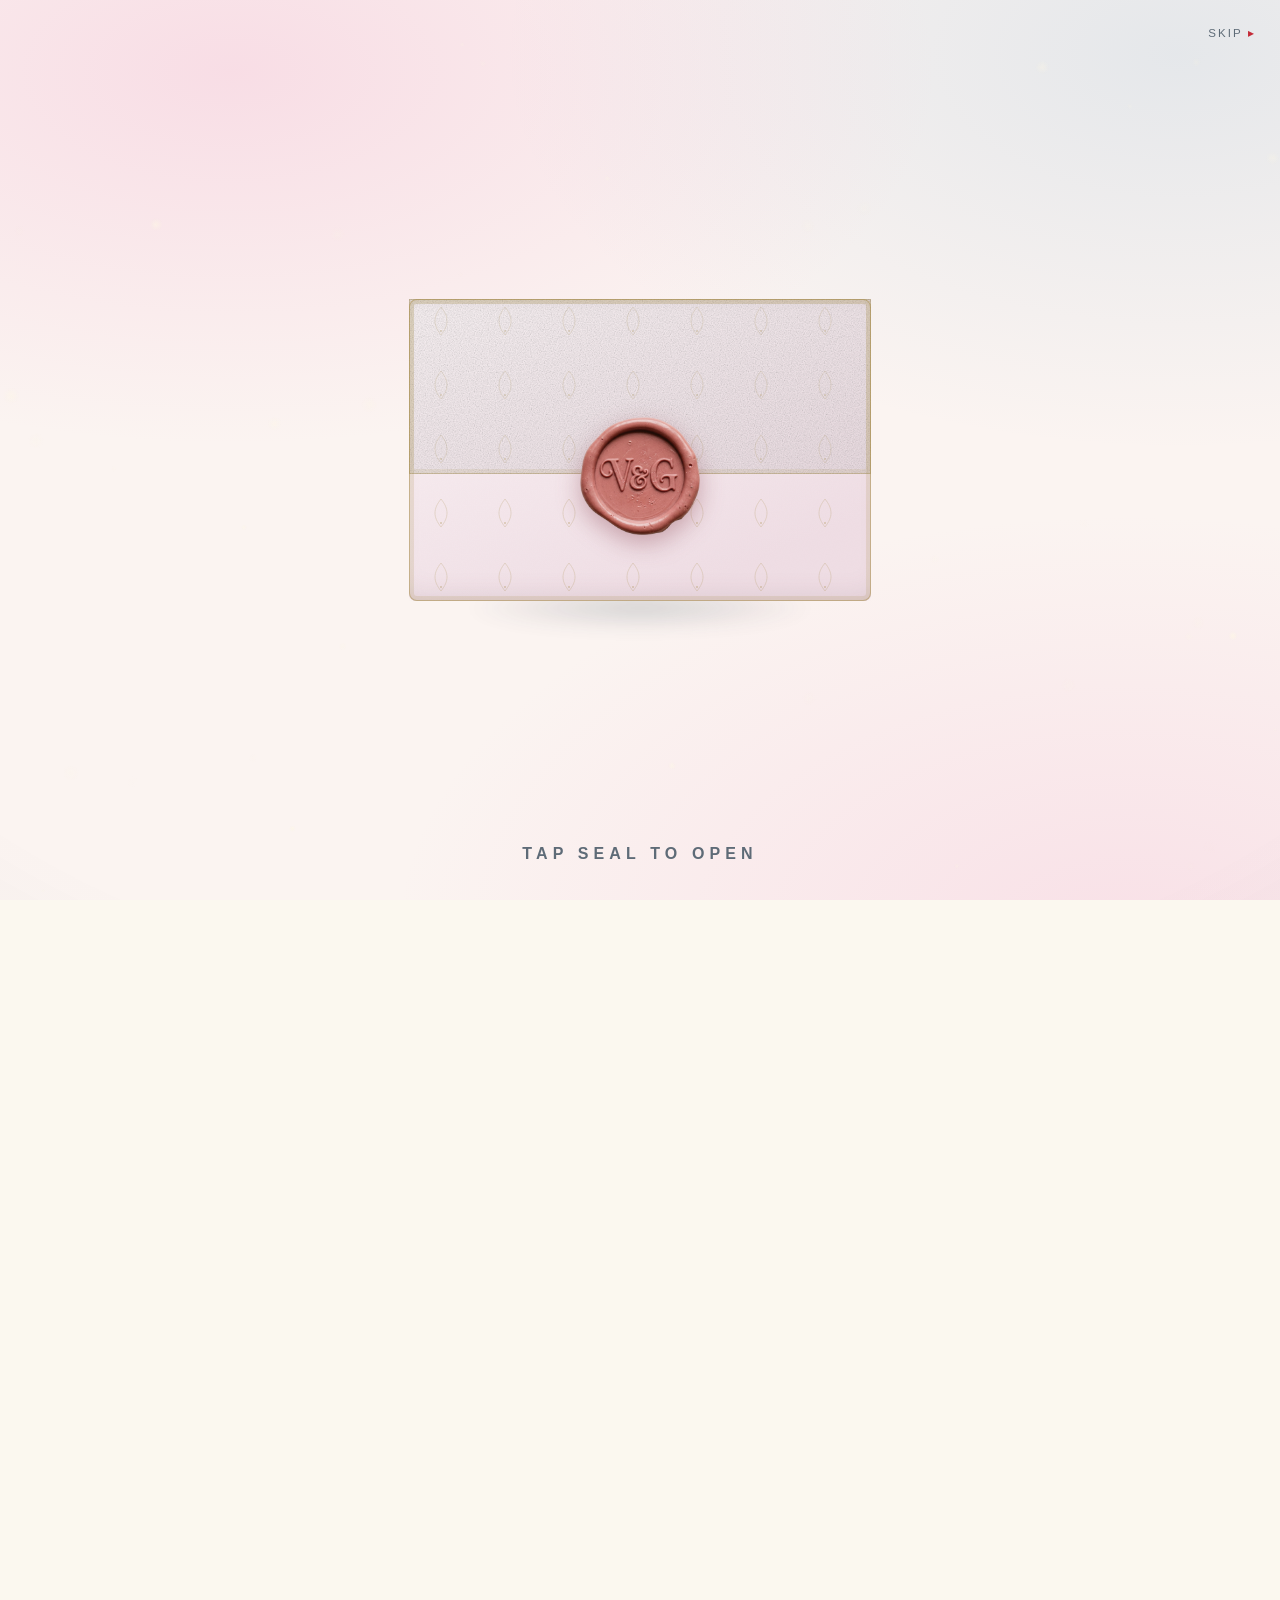
==== goa/index.html @ b4f2c8f9 "feat: add Goa-only wedding invite" ====
<!DOCTYPE html>
<html lang="en">
<head>
  <meta charset="UTF-8">
  <meta name="viewport" content="width=device-width, initial-scale=1.0">
  <meta name="description" content="Join Vishu and Gagan for Cheers & Chamak, a sunset celebration by the sea in Goa.">
  <title>Vishu &amp; Gagan in Goa</title>
  <script>
    (function(){
      var force = /[?&]intro(=|&|$)/.test(location.search);
      var off = /[?&]nointro(=|&|$)/.test(location.search);
      var reduce = window.matchMedia && window.matchMedia('(prefers-reduced-motion: reduce)').matches;
      if(force || (!off && !reduce)) document.documentElement.classList.add('intro-playing');
    })();
  </script>
  <link rel="stylesheet" href="../intro.css">
  <link rel="stylesheet" href="goa.css">
</head>
<body>
  <div class="intro" id="intro" role="dialog" aria-label="Opening the invitation">
    <canvas class="intro-dust" id="introDust" aria-hidden="true"></canvas>
    <div class="intro-vignette" aria-hidden="true"></div>
    <button class="intro-skip" id="introSkip" type="button">Skip <span>&#9656;</span></button>
    <div class="intro-camera">
      <div class="intro-stage" id="introStage">
        <div class="env" id="env">
          <div class="env-shadow" aria-hidden="true"></div>
          <div class="env-back" aria-hidden="true"></div>
          <div class="card" id="card">
            <svg class="card-floral tl" viewBox="0 0 100 100" fill="none" stroke="currentColor" stroke-width="1.4" stroke-linecap="round" aria-hidden="true"><use href="#cf"/></svg>
            <svg class="card-floral tr" viewBox="0 0 100 100" fill="none" stroke="currentColor" stroke-width="1.4" stroke-linecap="round" aria-hidden="true"><use href="#cf"/></svg>
            <svg class="card-floral bl" viewBox="0 0 100 100" fill="none" stroke="currentColor" stroke-width="1.4" stroke-linecap="round" aria-hidden="true"><use href="#cf"/></svg>
            <svg class="card-floral br" viewBox="0 0 100 100" fill="none" stroke="currentColor" stroke-width="1.4" stroke-linecap="round" aria-hidden="true"><use href="#cf"/></svg>
            <p class="card-mono">&#10022;</p>
            <p class="card-eyebrow">With love, you're invited to Goa</p>
            <h1 class="card-names">Vishu <span class="amp">&amp;</span> Gagan</h1>
            <p class="card-date">11 December 2026</p>
            <p class="card-loc">Sernabatim · Goa</p>
          </div>
          <div class="env-front" aria-hidden="true"><span class="gold-edge"></span></div>
          <div class="env-flap" id="flap" aria-hidden="true">
            <div class="flap-rot">
              <div class="flap-face out"></div>
              <div class="flap-face in"></div>
              <div class="seal" id="seal"><img src="../images/seal-trim.png" alt=""></div>
            </div>
          </div>
        </div>
      </div>
    </div>
    <p class="intro-hint" id="introHint">Tap Seal To Open</p>
  </div>

  <svg width="0" height="0" style="position:absolute" aria-hidden="true"><defs>
    <g id="cf">
      <path d="M14 86 C22 60 40 44 70 34"/>
      <path d="M70 34 C60 33 52 28 50 18 C60 20 68 26 70 34Z" fill="currentColor" stroke="none" opacity=".9"/>
      <path d="M50 55 C44 52 40 46 40 38 C48 41 52 47 52 55Z" fill="currentColor" stroke="none" opacity=".85"/>
      <path d="M34 70 C28 68 24 62 25 55 C32 58 35 64 35 70Z" fill="currentColor" stroke="none" opacity=".8"/>
      <circle cx="76" cy="30" r="2.4" fill="currentColor" stroke="none"/>
    </g>
  </defs></svg>

  <div class="page">
    <header class="goa-hero" id="top">
      <img class="hero-photo" src="../images/1-hero.jpg" alt="Vishu and Gagan celebrating together beneath a floral arch by the sea">
      <div class="hero-shade" aria-hidden="true"></div>
      <div class="hero-copy">
        <p class="eyebrow">A sunset celebration by the sea</p>
        <h1>Vishu <span>&amp;</span> Gagan</h1>
        <p class="hero-title">Cheers &amp; Chamak</p>
        <p class="hero-date">Friday, 11 December 2026 <span aria-hidden="true">·</span> Goa</p>
        <a class="hero-link" href="#celebration">Join us by the sea <span aria-hidden="true">↓</span></a>
      </div>
      <p class="hero-index" aria-hidden="true">A day to celebrate, together</p>
    </header>

    <main>
      <section class="celebration section-wrap" id="celebration" aria-labelledby="celebration-title">
        <div class="section-kicker"><span>11 / 12 / 26</span><span>South Goa</span></div>
        <div class="celebration-grid">
          <div>
            <p class="eyebrow">The Goa celebration</p>
            <h2 id="celebration-title">Mehfil by<br>the Sea</h2>
          </div>
          <div class="event-details">
            <p class="event-time">Friday <span>·</span> from 5:30 PM</p>
            <p>Join us for a sunset evening of warm welcomes, good food, dancing and music by the water.</p>
            <ul class="event-list">
              <li><span>01</span>Bride's sunset entry</li>
              <li><span>02</span>Tea, coffee &amp; snacks</li>
              <li><span>03</span>Dance performances &amp; DJ</li>
              <li><span>04</span>Dinner &amp; celebration</li>
            </ul>
          </div>
        </div>
      </section>

      <section class="venue-band" aria-labelledby="venue-title">
        <div class="venue-inner">
          <p class="eyebrow">Meet us here</p>
          <h2 id="venue-title">Mar Vista<br>Beach House</h2>
          <address>Copel Waddo, Sernabatim<br>Goa 403708, India</address>
          <a class="map-link" href="https://maps.google.com/?q=Mar+Vista+Beach+House,+Sernabatim,+Goa" target="_blank" rel="noopener noreferrer">Open in Google Maps <span aria-hidden="true">↗</span></a>
        </div>
        <div class="venue-art" aria-hidden="true"><span class="sun"></span><span class="horizon"></span><span class="wave wave-one"></span><span class="wave wave-two"></span><span class="wave wave-three"></span></div>
      </section>

      <section class="rsvp-section section-wrap" id="rsvp" aria-labelledby="rsvp-title">
        <div class="rsvp-heading">
          <p class="eyebrow">Save your place</p>
          <h2 id="rsvp-title">Will you join<br>us in Goa?</h2>
          <p>Please let us know if you'll be there for the evening. We can't wait to celebrate with you.</p>
        </div>
        <form class="rsvp-form" id="rsvpGoaForm" novalidate>
          <div class="form-grid">
            <label class="form-field"><span>Your name</span><input type="text" name="name" autocomplete="name" required></label>
            <label class="form-field"><span>Contact number</span><input type="tel" name="contact" autocomplete="tel" required></label>
          </div>
          <fieldset class="form-field radio-fieldset">
            <legend>Will you be joining us?</legend>
            <div class="radio-row">
              <label class="radio-pill"><input type="radio" name="response" value="Yes" required><span>Joyfully accepts</span></label>
              <label class="radio-pill"><input type="radio" name="response" value="No"><span>Regretfully declines</span></label>
            </div>
          </fieldset>
          <div class="form-grid guests-field" id="rsvpGoaGuestsField" hidden>
            <label class="form-field"><span>Number of guests</span><input type="number" name="numGuests" min="1" step="1" required disabled></label>
          </div>
          <label class="form-field"><span>A note for Vishu &amp; Gagan <span class="optional">(optional)</span></span><textarea name="noteForCouple" rows="3" placeholder="Send the couple a little note"></textarea></label>
          <div class="form-submit-row">
            <button type="submit" class="submit-button" id="rsvpGoaSubmit" disabled>Send RSVP <span aria-hidden="true">→</span></button>
            <p class="form-status" id="rsvpGoaStatus" role="status" aria-live="polite"></p>
          </div>
        </form>
      </section>
    </main>

    <footer class="footer"><p>With love, Vishu &amp; Gagan</p><a href="#top" aria-label="Back to top">Back to top ↑</a></footer>
  </div>
  <script src="../intro.js"></script>
  <script src="goa.js"></script>
</body>
</html>
---- intro.css ----
/* ============================================================
   Cinematic opening — "unsealing the invitation"
   Palette matched to the site theme (blush / sandstone / slate /
   antique-gold / crimson). The real V&G wax seal
   (images/seal-trim.png) rides on the flap so it lifts away whole.

   Layering model (robust — no translucency):
     env-back (z1, opaque)  <  card (z2)  <  env-front pocket (z3, opaque)
                                          <  env-flap (z4, opaque)
   The card is ALWAYS behind the opaque front pocket, so its lower part is
   simply occluded (tucked in) — never rendered see-through. The card rises
   until all its text clears the pocket mouth. The card's z-index is never
   lifted above the front, which is what previously caused the 3D flap to
   composite over it / the back to show through.
   ============================================================ */

:root{
  --iv-paper:#FBF4F6;      /* blush-white paper */
  --iv-paper-2:#FFFFFF;    /* card face */
  --iv-champ:#F4E7EC;      /* soft pink linen */
  --iv-champ-2:#ECD9E1;    /* deeper blush linen */
  --iv-back:#F1E7EA;       /* envelope interior */
  --iv-gold:#AD9457;       /* antique gold (site --botanical) */
  --iv-gold-hi:#CDB47C;    /* brushed highlight */
  --iv-gold-lo:#8A7440;    /* deep gold */
  --iv-ink:#2B3E50;        /* slate (site --ink) */
  --iv-ink-soft:#5E6B77;   /* site --ink-soft */
  --iv-blue:#71A5C8;       /* site --secondary */
  --iv-blush:#F1A8CA;      /* site --primary */
  --iv-crimson:#C42B38;    /* site --accent-pop */
  /* faint paper grain */
  --grain:url("data:image/svg+xml;utf8,<svg xmlns='http://www.w3.org/2000/svg' width='140' height='140'><filter id='n'><feTurbulence type='fractalNoise' baseFrequency='0.86' numOctaves='2' stitchTiles='stitch'/><feColorMatrix type='saturate' values='0'/></filter><rect width='140' height='140' filter='url(%23n)' opacity='0.5'/></svg>");
  /* faint repeating diamond-motif, echoes the site's own hero pattern */
  --pattern:url("data:image/svg+xml;utf8,<svg xmlns='http://www.w3.org/2000/svg' width='64' height='64'><g fill='none' stroke='%23AD9457' stroke-width='0.6' opacity='0.42'><path d='M32 8 C40 18 40 26 32 36 C24 26 24 18 32 8Z'/><circle cx='32' cy='32' r='1' fill='%23AD9457' stroke='none'/></g></svg>");
}

/* ---- Hide the live page while the intro plays (no FOUC) ---- */
.intro{display:none;}
html.intro-playing{overflow:hidden;height:100%;}
html.intro-playing .intro{display:block;}
html.intro-playing .page,
html.intro-playing .theme-toggle,
html.intro-playing .progress-bar,
html.intro-playing #petalCanvas{opacity:0 !important;transition:opacity .8s ease;}
html.intro-revealed .page,
html.intro-revealed .theme-toggle,
html.intro-revealed .progress-bar,
html.intro-revealed #petalCanvas{opacity:1;}

/* ---------------- Overlay ---------------- */
.intro{
  position:fixed;inset:0;z-index:9999;overflow:hidden;
  background:
    radial-gradient(120% 90% at 18% 8%, color-mix(in srgb, var(--iv-blush) 30%, transparent), transparent 46%),
    radial-gradient(110% 90% at 88% 104%, color-mix(in srgb, var(--iv-blush) 26%, transparent), transparent 52%),
    radial-gradient(120% 100% at 92% 6%, color-mix(in srgb, var(--iv-blue) 16%, transparent), transparent 44%),
    #FBF4F1;
  color:var(--iv-ink);
  font-family:"Big Caslon","Didot","Bodoni 72","Playfair Display",Georgia,serif;
  cursor:pointer;
  opacity:1;transition:opacity .8s ease;
  -webkit-tap-highlight-color:transparent;
}
.intro.reveal{opacity:0;}
.intro-dust{position:absolute;inset:0;width:100%;height:100%;pointer-events:none;}
.intro-vignette{
  position:absolute;inset:0;pointer-events:none;
  background:radial-gradient(130% 120% at 50% 46%, transparent 54%, rgba(43,62,80,0.12) 100%);
  mix-blend-mode:multiply;
}

.intro-skip{
  position:fixed;top:1.15rem;right:1.2rem;z-index:3;
  font-family:Optima,"Avenir Next","Segoe UI",-apple-system,sans-serif;
  font-size:.72rem;letter-spacing:.18em;text-transform:uppercase;
  color:var(--iv-ink-soft);background:transparent;border:0;padding:.5rem .3rem;
  opacity:.0;animation:hint-in .9s ease .8s forwards;
}
.intro-skip span{color:var(--iv-crimson);}
.intro-skip:hover{color:var(--iv-ink);}
.intro-hint{
  position:fixed;left:0;right:0;bottom:2.3rem;text-align:center;z-index:1;margin:0;
  font-family:Optima,"Avenir Next","Segoe UI",sans-serif;
  font-size:1rem;letter-spacing:.32em;text-transform:uppercase;color:var(--iv-ink-soft);
  font-weight:bold;opacity:0;animation:hint-in .9s ease 1.6s forwards;
}
.intro.zoom .intro-hint,.intro.zoom .intro-skip{opacity:0 !important;animation:none;transition:opacity .4s;}
@keyframes hint-in{to{opacity:1;}}
@keyframes hint-pulse{0%,100%{opacity:0;}30%,60%{opacity:.85;}}

/* ---------------- Camera / stage ---------------- */
.intro-camera{
  position:absolute;inset:0;display:flex;align-items:center;justify-content:center;
  transform:scale(.9);
  transition:transform 3s cubic-bezier(.33,0,.15,1);
  will-change:transform;
}
.intro.cam-in .intro-camera{transform:scale(1);}

.intro-stage{
  position:relative;perspective:1700px;perspective-origin:50% 50%;
  transform:scale(1);transform-origin:50% 55%;
  transition:transform 6s cubic-bezier(.66,0,.28,1);
  will-change:transform;
}
.intro.zoom .intro-stage{transform:scale(2.5);}

/* ---------------- Envelope ---------------- */
.env{
  --envW:462px;--envH:302px;
  position:relative;width:var(--envW);height:var(--envH);
  transform:scale(var(--s,1));
  transition:transform 1.5s cubic-bezier(.34,.02,.16,1);
}
/* thin gold double-frame around the whole envelope silhouette */
.env::before{
  content:"";position:absolute;inset:0;border-radius:8px;pointer-events:none;z-index:7;
  box-shadow:
    inset 0 0 0 1px rgba(173,148,87,.55),
    inset 0 0 0 5px rgba(173,148,87,.18);
}
/* keep gold frame visible when card is revealed and rising (stays behind card but visible around edges) */
.env.open.rise::before{
  z-index:8;
}
.env-shadow{
  position:absolute;left:50%;bottom:-30px;width:78%;height:46px;transform:translateX(-50%);
  background:radial-gradient(ellipse at center, rgba(43,62,80,.28), transparent 70%);
  filter:blur(9px);opacity:.7;transition:opacity .8s ease;
}
.intro.zoom .env-shadow{opacity:0;}

/* interior back panel (seen behind the rising card) — OPAQUE, z1 */
.env-back{
  position:absolute;inset:0;border-radius:7px;z-index:1;
  background:
    var(--pattern),
    linear-gradient(160deg,#F3E8EC,#E9D8DF);
  background-size:64px 64px, auto;
  box-shadow:inset 0 0 40px rgba(120,80,96,.14);
}
.env-back::after{content:"";position:absolute;inset:0;background:var(--grain);opacity:.05;border-radius:7px;}

/* ---- the invitation card ---- (z2 — always BEHIND the front pocket) */
.card{
  position:absolute;left:50%;top:2px;width:300px;height:260px;
  margin-left:-150px;
  border-radius:5px;
  background:linear-gradient(165deg,#FFFFFF 0%,#FBF2F5 100%);
  box-shadow:0 10px 22px -14px rgba(43,30,40,.4);
  transform:translateY(6px);
  transition:transform 1.5s cubic-bezier(.34,.02,.16,1), box-shadow 1.2s ease, opacity .3s ease;
  z-index:2;overflow:hidden;
  display:flex;flex-direction:column;align-items:center;justify-content:flex-start;
  text-align:center;padding:20px 24px 16px;
  /* hide the card while the envelope is closed; reveal when the flap opens */
  visibility:hidden;opacity:0;
}
.card::after{content:"";position:absolute;inset:0;background:var(--grain);opacity:.04;pointer-events:none;}
/* rise: move envelope down and card up to center on screen */
.env.rise{transform:translateY(236px);}
.env.rise .card{transform:translateY(-275px);box-shadow:0 34px 50px -26px rgba(43,30,40,.45);z-index:13;}

/* reveal the card once the flap has begun to open (env.open) */
.env.open .card{visibility:visible;opacity:1;}

/* When the card rises, make sure envelope decorations stay behind the card
   but keep the front pocket border visible */
.env.rise::before,
.env.rise .env-front::before,
.env.rise .env-wreath,
.env.rise .env-shadow{
  z-index:1;
}

.card-floral{position:absolute;width:52px;height:52px;color:var(--iv-gold);opacity:0;
  transition:opacity 1.2s ease .35s;}
.env.rise .card-floral{opacity:.9;}
.intro.zoom .card-floral{opacity:0;transition:opacity .5s;}
.card-floral.tl{top:8px;left:8px;}
.card-floral.tr{top:8px;right:8px;transform:scaleX(-1);}
.card-floral.bl{bottom:8px;left:8px;transform:scaleY(-1);}
.card-floral.br{bottom:8px;right:8px;transform:scale(-1);}

.card-mono{
  font-size:1.1rem;letter-spacing:.18em;color:var(--iv-crimson);margin:.2rem 0 .5rem;
  opacity:0;transform:translateY(6px);transition:opacity .9s ease .35s,transform .9s ease .35s;
}
.card-eyebrow{
  font-family:Optima,"Avenir Next",sans-serif;font-size:.56rem;letter-spacing:.28em;
  text-transform:uppercase;color:var(--iv-ink-soft);margin:0 0 .55rem;
  opacity:0;transition:opacity .9s ease .5s;
}
.card-names{
  position:relative;font-size:2.5rem;line-height:1.04;color:var(--iv-ink);margin:0;
  opacity:0;transform:translateY(8px);
  transition:opacity 1s ease .5s,transform 1s ease .5s;
}
.card-names .amp{font-style:italic;color:var(--iv-crimson);padding:0 .06em;}
.card-date{
  font-family:Optima,"Avenir Next",sans-serif;font-size:.72rem;letter-spacing:.05em;
  color:var(--iv-ink-soft);margin:.7rem 0 0;
  opacity:0;transition:opacity 1s ease .65s;
}
.card-loc{
  font-family:Optima,"Avenir Next",sans-serif;font-size:.56rem;letter-spacing:.3em;
  text-transform:uppercase;color:var(--iv-blue);margin:.5rem 0 0;
  opacity:0;transition:opacity 1s ease .8s;
}
.env.rise .card-mono,
.env.rise .card-eyebrow,
.env.rise .card-names,
.env.rise .card-date,
.env.rise .card-loc{opacity:1;transform:translateY(0);}

/* gold-foil shimmer sweep across the names */
.card-names::after{
  content:"";position:absolute;inset:-4px;pointer-events:none;
  background:linear-gradient(105deg,transparent 38%,rgba(205,180,124,.8) 50%,transparent 62%);
  background-size:260% 100%;background-position:180% 0;
  mix-blend-mode:screen;opacity:0;
}
.env.shimmer .card-names::after{animation:foil 1.5s ease .1s 1 both;}
@keyframes foil{0%{background-position:180% 0;opacity:0;}
  20%{opacity:1;}80%{opacity:1;}100%{background-position:-80% 0;opacity:0;}}

/* ---- front pocket of the envelope (covers lower half; card sits BEHIND) ----
   OPAQUE, z3. Rectangular shape so the flap can cover it completely. */
.env-front{
  position:absolute;inset:0;z-index:3;border-radius:7px;
  background:
    var(--pattern),
    linear-gradient(158deg,#FBF3F5 0%,#EFDDE4 82%);
  background-size:64px 64px, auto;
  box-shadow:inset 0 -18px 30px -20px rgba(120,80,96,.22);
}
.env-front::before{ /* pocket shading / subtle grain — no diagonal creases here */
  content:"";position:absolute;inset:0;pointer-events:none;
  background:none; /* no diagonal crease on pocket */
  opacity:1;
  /* keep paper grain overlay on the pocket via ::after */
}
.env-front::after{content:"";position:absolute;inset:0;background:var(--grain);opacity:.05;}
.env-front .gold-edge{ display:none; }

/* Draw a thin antique-gold stroke that exactly follows the triangular flap
   shape using an SVG background on the flap itself. This ensures the gold
   border hugs the flap edges and does not cross into the pocket area. */
.intro.zoom .env-front{opacity:0;transition:opacity .55s ease;}

/* gold foil laurel wreath, cradling the wax seal on the pocket */
.env-wreath{ display:none !important; }
.intro.zoom .env-wreath{opacity:0;transition:opacity .5s ease;}

/* ---- top flap that unfolds ---- (OPAQUE, z4; rectangular shape, covers top half)
   The 3D fold lives inside .flap-rot. translateZ(0) isolates this subtree
   into its own compositing layer so it stays cleanly above the pocket. */
.env-flap{
  position:absolute;left:0;top:0;width:100%;height:175px;z-index:4;
  perspective:1200px;transform:translateZ(0);
}
/* Closed, the flap (z4) covers the letter. Once it hinges open it stays
   on top so it's visible opening/standing upright. */
.env.open .env-flap{z-index:12;}
.intro.zoom .env-flap{opacity:0;transition:opacity .55s ease;}
.flap-rot{
  position:absolute;inset:0;transform-origin:50% 0;transform:rotateX(0deg);
  transform-style:preserve-3d;
  transition:transform 1.35s cubic-bezier(.5,.02,.2,1);
}
.env.open .flap-rot{transform:rotateX(174deg);} 

/* When the envelope is opening, hide the pocket's static crease so it doesn't
   intersect the rotating flap crease; the flap's own crease stays visible */
.env.open .env-front::before{opacity:0;transition:opacity .35s ease;}
.flap-face{
  position:absolute;inset:0;backface-visibility:hidden;
}
.flap-face.out{
  background:
    var(--pattern),
    linear-gradient(157deg,#FBF3F5 0%,#EAD8DF 100%);
  background-size:64px 64px, auto;
  box-shadow:
    inset 0 6px 16px -8px rgba(120,80,96,.2),
    inset 0 0 0 1px rgba(173,148,87,.55),
    inset 0 0 0 5px rgba(173,148,87,.18);
}
.flap-face.out::after{content:"";position:absolute;inset:0;opacity:1;pointer-events:none;z-index:4;
  background:var(--grain);
  background-size:auto;
}
.flap-face.in{
  transform:rotateY(180deg);
  /* Make the inner flap use the same pattern/gradient as the outer pocket
     so opening the flap doesn't reveal a gold interior. */
  background:
    var(--pattern),
    linear-gradient(157deg,#FBF3F5 0%,#EAD8DF 100%);
  background-size:64px 64px, auto;
  box-shadow:
    inset 0 6px 16px -8px rgba(120,80,96,.2),
    inset 0 0 0 1px rgba(173,148,87,.55),
    inset 0 0 0 5px rgba(173,148,87,.18);
}
.flap-face.in .liner{
  display:none;
}

/* ---- wax seal (real emblem, whole & intact) ----
   Lives inside .flap-rot so it lifts away attached to the flap as one
   piece — no cracking or splitting, just a clean, ceremonial lift. */
.seal{
  position:absolute;left:50%;top:100%;width:120px;height:120px;
  margin:-58px 0 0 -60px;z-index:5;
  filter:drop-shadow(0 8px 12px rgba(120,40,55,.35));
  backface-visibility:hidden;
}
.seal img{width:100%;height:100%;object-fit:contain;display:block;backface-visibility:hidden;}

/* hide the seal immediately when the envelope opens */
.env.open .seal{
  display:none !important;
}

@media (max-width:520px){
  .card-names{font-size:2.1rem;}

  /* Mobile intro animation fixes */
  .intro-stage{
    perspective:1000px !important;
    transform-origin:50% 50% !important;
  }
  .intro.zoom .intro-stage{
    transform:scale(1.8) !important;
  }

  /* Reduce camera dolly zoom on mobile */
  .intro-camera{
    transform:scale(.95) !important;
  }

  /* Adjust hint button for mobile */
  .intro-hint{
    font-size:.65rem;
    bottom:1.5rem;
  }
}
---- goa/goa.css ----
:root{
  --goa-ink:#173e3a;
  --goa-muted:#54706a;
  --goa-paper:#fbf8ef;
  --goa-coral:#e66c50;
  --goa-green:#2c7667;
  --goa-line:rgba(23,62,58,.2);
}
html{scroll-behavior:smooth;}
body{margin:0;background:var(--goa-paper);color:var(--goa-ink);font-family:Optima,"Avenir Next",sans-serif;-webkit-font-smoothing:antialiased;}
body,button,input,textarea{font-family:Optima,"Avenir Next",sans-serif;}
.page{min-height:100vh;}
.goa-hero{position:relative;min-height:min(900px,100svh);min-height:min(900px,100vh);display:flex;align-items:flex-end;overflow:hidden;background:#377a78;color:#fff;padding:clamp(2rem,7vw,7rem);box-sizing:border-box;}
.hero-photo{position:absolute;inset:0;width:100%;height:100%;object-fit:cover;object-position:center 42%;}
.hero-shade{position:absolute;inset:0;background:linear-gradient(90deg,rgba(12,39,36,.72),rgba(12,39,36,.22) 72%),linear-gradient(0deg,rgba(12,39,36,.48),transparent 55%);}
.hero-copy{position:relative;z-index:1;max-width:760px;padding-bottom:2.5rem;animation:copy-in .9s ease both;}
.eyebrow{margin:0 0 1rem;color:var(--goa-coral);font-size:.72rem;font-weight:700;letter-spacing:.16em;text-transform:uppercase;}
.hero-copy .eyebrow{color:#ffd5aa;}
.hero-copy h1{margin:0;font-family:"Big Caslon","Didot","Bodoni 72",Georgia,serif;font-weight:400;font-size:clamp(3.6rem,9vw,7.5rem);line-height:.94;}
.hero-copy h1 span{color:#f3b181;font-style:italic;}
.hero-title{margin:1.4rem 0 .45rem;font-family:"Big Caslon","Didot",Georgia,serif;font-size:clamp(1.5rem,3vw,2.2rem);}
.hero-date{margin:0;color:#f4f2e9;font-size:.92rem;letter-spacing:.04em;}
.hero-date span{padding:0 .5rem;color:#f3b181;}
.hero-link{display:inline-flex;gap:1.2rem;align-items:center;margin-top:2.6rem;padding:.85rem 0;border-bottom:1px solid rgba(255,255,255,.65);color:#fff;text-decoration:none;font-size:.78rem;letter-spacing:.08em;text-transform:uppercase;}
.hero-link span{color:#ffc69b;font-size:1.1rem;transition:transform .2s ease;}
.hero-link:hover span{transform:translateY(4px);}
.hero-index{position:absolute;right:clamp(1.5rem,5vw,5rem);top:50%;margin:0;writing-mode:vertical-rl;letter-spacing:.15em;text-transform:uppercase;font-size:.66rem;color:rgba(255,255,255,.8);}
.section-wrap{max-width:1160px;margin:0 auto;padding:clamp(5rem,10vw,9rem) clamp(1.25rem,6vw,5rem);}
.section-kicker{display:flex;justify-content:space-between;padding-bottom:1rem;border-bottom:1px solid var(--goa-line);font-size:.68rem;letter-spacing:.14em;text-transform:uppercase;color:var(--goa-muted);}
.celebration-grid{display:grid;grid-template-columns:1fr 1fr;gap:clamp(2rem,9vw,9rem);padding-top:4rem;}
.celebration h2,.venue-inner h2,.rsvp-heading h2{margin:0;font-family:"Big Caslon","Didot","Bodoni 72",Georgia,serif;font-size:clamp(3rem,6.5vw,6.3rem);line-height:.98;font-weight:400;}
.event-details{max-width:490px;padding-top:.55rem;color:var(--goa-muted);font-size:1.03rem;line-height:1.8;}
.event-time{margin:0 0 1rem;color:var(--goa-ink);font-size:.82rem;font-weight:700;letter-spacing:.1em;text-transform:uppercase;}
.event-time span{color:var(--goa-coral);padding:0 .35rem;}
.event-list{list-style:none;padding:0;margin:2rem 0 0;border-top:1px solid var(--goa-line);}
.event-list li{display:flex;gap:1.25rem;padding:.82rem 0;border-bottom:1px solid var(--goa-line);color:var(--goa-ink);font-size:.92rem;}
.event-list li span{font-size:.68rem;color:var(--goa-coral);letter-spacing:.08em;}
.venue-band{position:relative;isolation:isolate;min-height:440px;display:flex;align-items:center;overflow:hidden;background:#d7e5d6;color:var(--goa-ink);}
.venue-inner{position:relative;z-index:1;width:min(1160px,100%);box-sizing:border-box;margin:0 auto;padding:5rem clamp(1.25rem,6vw,5rem);}
.venue-inner h2{font-size:clamp(3rem,6vw,5.6rem);}
.venue-inner address{margin:1.3rem 0 1.3rem;color:#345d56;font-style:normal;line-height:1.7;}
.map-link{display:inline-flex;gap:.8rem;align-items:center;padding:.7rem 0;border-bottom:1px solid var(--goa-green);color:var(--goa-green);text-decoration:none;font-size:.78rem;letter-spacing:.04em;}
.map-link span{color:var(--goa-coral);}
.venue-art{position:absolute;z-index:-1;inset:0 0 0 48%;overflow:hidden;background:linear-gradient(180deg,#f5c69b 0%,#f3af8c 39%,#77b7aa 40%,#418e82 100%);}
.sun{position:absolute;width:clamp(110px,15vw,190px);aspect-ratio:1;border-radius:50%;left:55%;top:12%;background:#fff0c9;box-shadow:0 0 70px rgba(255,239,198,.35);}
.horizon{position:absolute;left:0;right:0;top:40%;height:2px;background:rgba(255,247,215,.8);}
.wave{position:absolute;left:-12%;width:125%;height:42%;border-top:1px solid rgba(255,244,207,.55);border-radius:50%;}
.wave-one{top:52%;transform:rotate(-7deg);}.wave-two{top:67%;transform:rotate(4deg);}.wave-three{top:81%;transform:rotate(-3deg);}
.rsvp-section{display:grid;grid-template-columns:.8fr 1.2fr;gap:clamp(2rem,8vw,8rem);align-items:start;}
.rsvp-heading{position:sticky;top:3rem;}
.rsvp-heading h2{font-size:clamp(3rem,5vw,5rem);}
.rsvp-heading>p:last-child{max-width:340px;color:var(--goa-muted);line-height:1.7;}
.rsvp-form{padding-top:.35rem;}
.form-grid{display:grid;grid-template-columns:1fr 1fr;gap:1rem;}
.form-field{display:flex;flex-direction:column;gap:.55rem;margin:0 0 1.3rem;color:var(--goa-ink);font-size:.78rem;font-weight:600;}
.form-field input,.form-field textarea{box-sizing:border-box;width:100%;border:1px solid var(--goa-line);border-radius:0;background:rgba(255,255,255,.42);padding:.85rem .9rem;color:var(--goa-ink);font-size:1rem;outline:none;}
.form-field input:focus,.form-field textarea:focus{border-color:var(--goa-green);box-shadow:0 0 0 2px rgba(44,118,103,.12);}
.form-field textarea{resize:vertical;min-height:6rem;}
.optional{font-weight:400;color:var(--goa-muted);}
.radio-fieldset{padding:0;border:0;}
.radio-fieldset legend{margin-bottom:.7rem;font-weight:600;}
.radio-row{display:flex;gap:.65rem;flex-wrap:wrap;}
.radio-pill{position:relative;cursor:pointer;}
.radio-pill input{position:absolute;top:50%;left:50%;width:1px;height:1px;margin:0;padding:0;border:0;opacity:0;pointer-events:none;}
.radio-pill span{display:block;padding:.75rem .95rem;border:1px solid var(--goa-line);color:var(--goa-muted);font-size:.82rem;font-weight:500;transition:background .15s ease,border-color .15s ease,color .15s ease;}
.radio-pill input:checked+span{border-color:var(--goa-green);background:var(--goa-green);color:#fff;}
.radio-pill input:focus-visible+span{outline:2px solid var(--goa-coral);outline-offset:3px;}
.guests-field[hidden]{display:none;}
.form-submit-row{display:flex;align-items:center;gap:1rem;flex-wrap:wrap;margin-top:.5rem;}
.submit-button{display:inline-flex;align-items:center;gap:1.5rem;border:0;background:var(--goa-coral);padding:1rem 1.2rem;color:#fff;font-size:.8rem;letter-spacing:.06em;cursor:pointer;transition:background .18s ease,transform .18s ease;}
.submit-button:hover:not(:disabled){background:#c7533d;transform:translateY(-2px);}
.submit-button:disabled{opacity:.45;cursor:not-allowed;}
.submit-button span{font-size:1.2rem;}
.form-status{margin:0;color:var(--goa-muted);font-size:.82rem;}
.form-status.success{color:var(--goa-green);}.form-status.error{color:#b54432;}
.footer{display:flex;justify-content:space-between;align-items:center;gap:1rem;padding:1.5rem clamp(1.25rem,6vw,5rem);border-top:1px solid var(--goa-line);color:var(--goa-muted);font-family:"Big Caslon","Didot",Georgia,serif;font-size:1.1rem;}
.footer p{margin:0;}.footer a{color:var(--goa-green);font-family:Optima,"Avenir Next",sans-serif;font-size:.72rem;text-decoration:none;}
@keyframes copy-in{from{opacity:0;transform:translateY(16px);}to{opacity:1;transform:translateY(0);}}
@media(max-width:700px){
  .goa-hero{min-height:86svh;min-height:86vh;padding:1.5rem;}
  .hero-photo{object-position:53% center;}
  .hero-shade{background:linear-gradient(0deg,rgba(12,39,36,.78),rgba(12,39,36,.04) 88%);}
  .hero-copy{padding-bottom:2.3rem;}
  .hero-index{top:1.5rem;right:1.2rem;font-size:.58rem;}
  .section-wrap{padding-top:4.5rem;padding-bottom:4.5rem;}
  .celebration-grid,.rsvp-section{grid-template-columns:1fr;gap:2rem;}
  .celebration-grid{padding-top:2.5rem;}
  .event-details{padding-top:0;}
  .venue-band{min-height:610px;align-items:flex-start;}
  .venue-inner{padding-top:4rem;}
  .venue-art{inset:46% 0 0 0;}
  .rsvp-heading{position:static;}
  .form-grid{grid-template-columns:1fr;gap:0;}
  .footer{align-items:flex-start;}
}
@media(prefers-reduced-motion:reduce){html{scroll-behavior:auto;}.hero-copy{animation:none;}.hero-link span,.submit-button{transition:none;}}
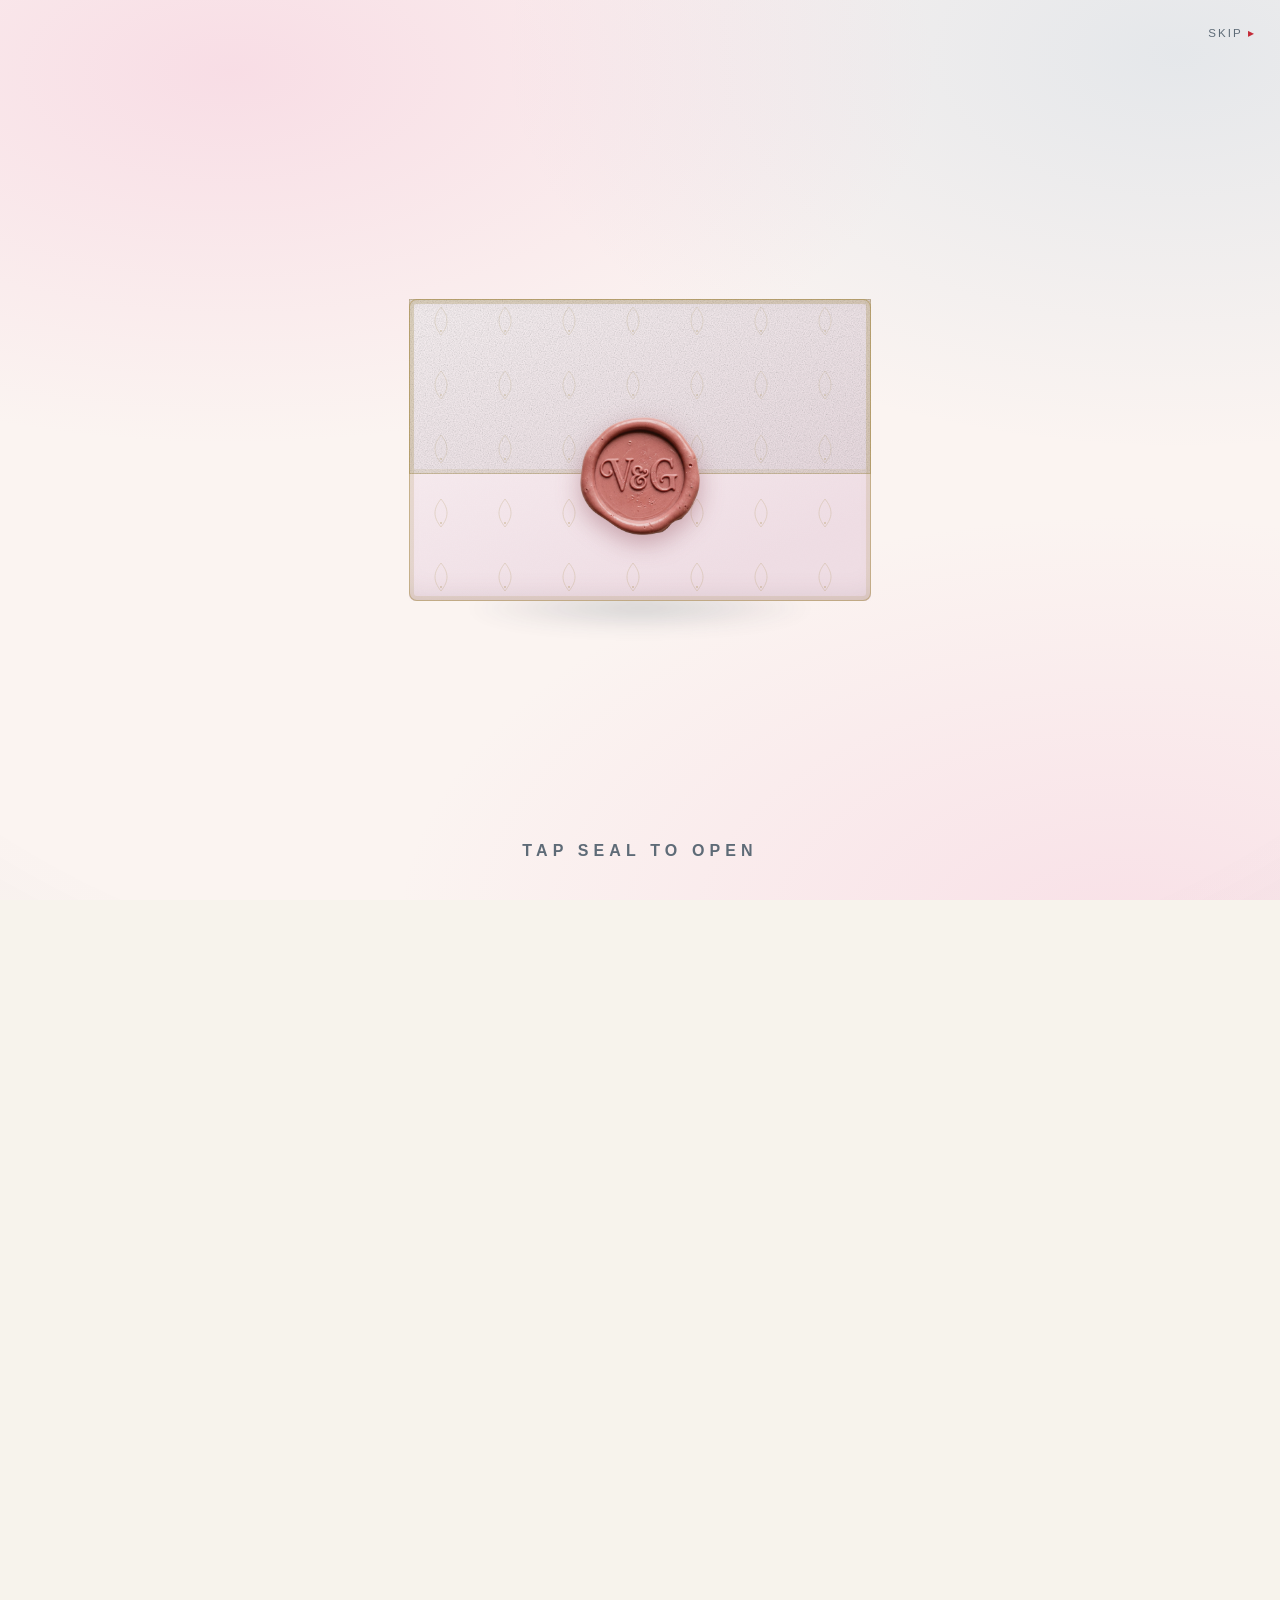
==== commit 9e82e34a: "feat: match Goa invite page to combined invite Goa page now mirrors the combined invite (styles.css," ====
--- a/goa/index.html
+++ b/goa/index.html
@@ -7,12 +7,20 @@
   <title>Vishu &amp; Gagan in Goa</title>
   <script>
     (function(){
+      var t = null;
+      try { t = localStorage.getItem('gv-theme'); } catch(e){}
+      document.documentElement.setAttribute('data-theme', (t === 'light' || t === 'dark') ? t : 'light');
+    })();
+  </script>
+  <script>
+    (function(){
       var force = /[?&]intro(=|&|$)/.test(location.search);
       var off = /[?&]nointro(=|&|$)/.test(location.search);
       var reduce = window.matchMedia && window.matchMedia('(prefers-reduced-motion: reduce)').matches;
       if(force || (!off && !reduce)) document.documentElement.classList.add('intro-playing');
     })();
   </script>
+  <link rel="stylesheet" href="../styles.css">
   <link rel="stylesheet" href="../intro.css">
   <link rel="stylesheet" href="goa.css">
 </head>
@@ -59,86 +67,278 @@
       <path d="M34 70 C28 68 24 62 25 55 C32 58 35 64 35 70Z" fill="currentColor" stroke="none" opacity=".8"/>
       <circle cx="76" cy="30" r="2.4" fill="currentColor" stroke="none"/>
     </g>
+    <g id="floral-corner" fill="none" stroke="currentColor" stroke-linecap="round">
+      <path d="M12 12 C55 32 92 64 126 116" stroke-width="1.8"/>
+      <path d="M12 12 C46 20 82 22 122 18" stroke-width="1.5"/>
+      <path d="M12 12 C20 46 22 82 18 122" stroke-width="1.5"/>
+      <path d="M44 34 C34 30 28 20 30 8 C42 12 48 22 48 34 Z" fill="currentColor" stroke="none" opacity=".82"/>
+      <path d="M70 58 C61 53 56 43 58 32 C68 38 72 48 70 58 Z" fill="currentColor" stroke="none" opacity=".78"/>
+      <path d="M96 86 C88 79 85 68 89 58 C98 66 100 77 96 86 Z" fill="currentColor" stroke="none" opacity=".74"/>
+      <path d="M56 18 C54 9 57 3 66 0 C68 8 65 15 58 20 Z" fill="currentColor" stroke="none" opacity=".7"/>
+      <path d="M86 16 C84 8 88 2 96 0 C98 8 94 14 88 18 Z" fill="currentColor" stroke="none" opacity=".68"/>
+      <path d="M18 56 C9 54 3 57 0 66 C8 68 15 65 20 58 Z" fill="currentColor" stroke="none" opacity=".7"/>
+      <path d="M16 86 C8 84 2 88 0 96 C8 98 14 94 18 88 Z" fill="currentColor" stroke="none" opacity=".68"/>
+      <circle cx="128" cy="20" r="2" fill="currentColor" stroke="none" opacity=".7"/>
+      <circle cx="20" cy="128" r="2" fill="currentColor" stroke="none" opacity=".7"/>
+      <g transform="translate(126,116)" fill="var(--ground)" stroke="currentColor" stroke-width="1.3" opacity=".95">
+        <ellipse cx="0" cy="-8" rx="4.4" ry="7"/>
+        <g transform="rotate(72)"><ellipse cx="0" cy="-8" rx="4.4" ry="7"/></g>
+        <g transform="rotate(144)"><ellipse cx="0" cy="-8" rx="4.4" ry="7"/></g>
+        <g transform="rotate(216)"><ellipse cx="0" cy="-8" rx="4.4" ry="7"/></g>
+        <g transform="rotate(288)"><ellipse cx="0" cy="-8" rx="4.4" ry="7"/></g>
+        <circle r="2.8" fill="currentColor" stroke="none"/>
+      </g>
+    </g>
+    <g id="leaf-divider" fill="none" stroke="currentColor" stroke-width="1.3" stroke-linecap="round">
+      <path d="M22 13 H92"/>
+      <path d="M138 13 H208"/>
+      <path d="M92 13 C86 10 82 12 78 7 C84 5 89 8 92 13Z" fill="currentColor" stroke="none" opacity=".85"/>
+      <path d="M92 13 C86 16 82 14 78 19 C84 21 89 18 92 13Z" fill="currentColor" stroke="none" opacity=".85"/>
+      <path d="M138 13 C144 10 148 12 152 7 C146 5 141 8 138 13Z" fill="currentColor" stroke="none" opacity=".85"/>
+      <path d="M138 13 C144 16 148 14 152 19 C146 21 141 18 138 13Z" fill="currentColor" stroke="none" opacity=".85"/>
+      <g transform="translate(115,13)" fill="var(--ground)" stroke="currentColor" stroke-width="1.2" opacity=".95">
+        <ellipse cx="0" cy="-5" rx="3.1" ry="5"/>
+        <g transform="rotate(72)"><ellipse cx="0" cy="-5" rx="3.1" ry="5"/></g>
+        <g transform="rotate(144)"><ellipse cx="0" cy="-5" rx="3.1" ry="5"/></g>
+        <g transform="rotate(216)"><ellipse cx="0" cy="-5" rx="3.1" ry="5"/></g>
+        <g transform="rotate(288)"><ellipse cx="0" cy="-5" rx="3.1" ry="5"/></g>
+        <circle r="2" fill="currentColor" stroke="none"/>
+      </g>
+    </g>
   </defs></svg>
 
+  <div class="progress-bar" id="progressBar"></div>
+  <canvas id="petalCanvas" aria-hidden="true"></canvas>
+
+  <button class="theme-toggle" id="themeToggle" type="button" aria-label="Switch between light and dark theme">
+    <svg class="icon-sun" viewBox="0 0 24 24" fill="none" stroke="currentColor" stroke-width="1.8" stroke-linecap="round"><circle cx="12" cy="12" r="4"/><path d="M12 2v2M12 20v2M4.2 4.2l1.4 1.4M18.4 18.4l1.4 1.4M2 12h2M20 12h2M4.2 19.8l1.4-1.4M18.4 5.6l1.4-1.4"/></svg>
+    <svg class="icon-moon" viewBox="0 0 24 24" fill="currentColor"><path d="M20 14.5A8.5 8.5 0 019.5 4 8.5 8.5 0 1020 14.5z"/></svg>
+  </button>
+
   <div class="page">
-    <header class="goa-hero" id="top">
-      <img class="hero-photo" src="../images/1-hero.jpg" alt="Vishu and Gagan celebrating together beneath a floral arch by the sea">
-      <div class="hero-shade" aria-hidden="true"></div>
-      <div class="hero-copy">
-        <p class="eyebrow">A sunset celebration by the sea</p>
-        <h1>Vishu <span>&amp;</span> Gagan</h1>
-        <p class="hero-title">Cheers &amp; Chamak</p>
-        <p class="hero-date">Friday, 11 December 2026 <span aria-hidden="true">·</span> Goa</p>
-        <a class="hero-link" href="#celebration">Join us by the sea <span aria-hidden="true">↓</span></a>
-      </div>
-      <p class="hero-index" aria-hidden="true">A day to celebrate, together</p>
+    <header class="hero" id="top">
+      <svg class="hero-motif" viewBox="0 0 800 800" preserveAspectRatio="xMidYMid slice" aria-hidden="true">
+        <defs>
+          <pattern id="motif" width="120" height="120" patternUnits="userSpaceOnUse">
+            <path d="M60 10 C80 30 80 50 60 70 C40 50 40 30 60 10Z" fill="none" stroke="var(--primary)" stroke-width="0.6" opacity="0.35"/>
+            <circle cx="60" cy="60" r="2" fill="var(--accent-soft)" opacity="0.4"/>
+          </pattern>
+        </defs>
+        <rect width="800" height="800" fill="url(#motif)"/>
+      </svg>
+      <svg class="floral-corner tl" viewBox="0 0 170 170" aria-hidden="true"><use href="#floral-corner"/></svg>
+      <svg class="floral-corner tr" viewBox="0 0 170 170" aria-hidden="true"><use href="#floral-corner"/></svg>
+      <div class="hero-content">
+        <div class="hero-duo">
+          <div class="hero-cluster">
+            <img class="cluster-photo cluster-a" src="../images/3-trim.png" alt="Gagan kneeling to propose with a rose to Vishu">
+            <img class="cluster-photo cluster-b" src="../images/4-trim.png" alt="Vishu and Gagan smiling together at their floral mehendi arch">
+            <img class="cluster-photo cluster-c" src="../images/5-trim.png" alt="Vishu and Gagan in a warm embrace">
+          </div>
+        </div>
+        <p class="hashtag-top">#SheDancedHeScored</p>
+        <h1 class="couple-names">Vishu <span class="amp">&amp;</span> Gagan</h1>
+        <p class="date-range">11 December 2026</p>
+        <p class="locations"><span>Goa</span></p>
+        <div class="countdown" id="countdown" aria-live="polite">
+          <div class="unit"><span class="num" id="cd-days">–</span><span class="lbl">Days</span></div>
+          <div class="unit"><span class="num" id="cd-hours">–</span><span class="lbl">Hrs</span></div>
+          <div class="unit"><span class="num" id="cd-mins">–</span><span class="lbl">Min</span></div>
+          <div class="unit"><span class="num" id="cd-secs">–</span><span class="lbl">Sec</span></div>
+        </div>
+        <div class="hero-actions">
+          <button class="btn primary" id="petalsBtn" type="button">Shower petals</button>
+        </div>
+        <a class="scroll-cue" href="#venues"><span>Begin the celebration</span><span class="chev"></span></a>
+      </div>
     </header>
 
-    <main>
-      <section class="celebration section-wrap" id="celebration" aria-labelledby="celebration-title">
-        <div class="section-kicker"><span>11 / 12 / 26</span><span>South Goa</span></div>
-        <div class="celebration-grid">
-          <div>
-            <p class="eyebrow">The Goa celebration</p>
-            <h2 id="celebration-title">Mehfil by<br>the Sea</h2>
-          </div>
-          <div class="event-details">
-            <p class="event-time">Friday <span>·</span> from 5:30 PM</p>
-            <p>Join us for a sunset evening of warm welcomes, good food, dancing and music by the water.</p>
-            <ul class="event-list">
-              <li><span>01</span>Bride's sunset entry</li>
-              <li><span>02</span>Tea, coffee &amp; snacks</li>
-              <li><span>03</span>Dance performances &amp; DJ</li>
-              <li><span>04</span>Dinner &amp; celebration</li>
+  <nav class="day-nav" aria-label="Jump to day">
+    <div class="day-nav-inner" id="dayNavInner">
+      <button data-target="#venues">Getting there</button>
+      <button data-target="#day5">Fri 11 · Goa</button>
+      <button data-target="#dresscode">Dress code</button>
+      <button data-target="#rsvp">RSVP</button>
+    </div>
+  </nav>
+
+  <main>
+    <section id="venues" class="section">
+      <p class="eyebrow">Where it's happening</p>
+      <h2>A Goan sunset reception</h2>
+      <p class="section-lead">A sunset evening by the sea in South Goa on 11 December.</p>
+      <div class="venue-grid">
+        <article class="venue-card goa">
+          <span class="venue-tag">11 December</span>
+          <h3 class="venue-name">Mar Vista Beach House</h3>
+          <p class="venue-loc">Copel Waddo, Sernabatim, Goa</p>
+          <div class="travel-rows">
+            <div class="travel-row">
+              <span><b>Goa Intl. Airport</b> (Dabolim) — 27 km, ~40 min by taxi</span>
+            </div>
+            <div class="travel-row">
+              <span><b>Manohar Intl. Airport</b> (Mopa) — 53 km, ~1 hr 20 min by taxi</span>
+            </div>
+            <div class="travel-row">
+              <span><b>Madgaon (Margao) Railway Station</b> — 8 km, ~15–20 min by taxi</span>
+            </div>
+          </div>
+          <div class="venue-map">
+            <iframe title="Map to Mar Vista Beach House" src="https://maps.google.com/maps?q=Mar+Vista+Beach+House&z=15&output=embed" loading="lazy" referrerpolicy="no-referrer-when-downgrade" allowfullscreen></iframe>
+          </div>
+          <a class="map-link" href="https://maps.app.goo.gl/1qraVx649sPZk7Wv9" target="_blank" rel="noopener">
+            <svg viewBox="0 0 24 24" fill="none" stroke="currentColor" stroke-width="1.7"><path d="M12 21s-7-5.3-7-11a7 7 0 0114 0c0 5.7-7 11-7 11z"/><circle cx="12" cy="10" r="2.6"/></svg>
+            View on Google Maps
+          </a>
+        </article>
+      </div>
+    </section>
+
+    <section id="day5" class="day-section goa-tex">
+      <div class="day-head">
+        <div class="day-head-text"><span class="day-date">Friday</span><h2>11th December 2026 · Goa</h2></div>
+        <button class="ics-btn" data-day="5" type="button">
+          <svg viewBox="0 0 24 24" fill="none" stroke="currentColor" stroke-width="1.6"><rect x="3" y="5" width="18" height="16" rx="2"/><path d="M3 10h18M8 3v4M16 3v4M12 14v4M10 16h4"/></svg>
+          Add to calendar
+        </button>
+      </div>
+      <ol class="timeline">
+        <li class="event highlight">
+          <time>5:30 PM</time>
+          <div class="event-body">
+            <h3>Cheers & Chamak - Mehfil by the Sea</h3>
+            <ul>
+              <li>Bride's sunset entry</li>
+              <li>Tea, coffee &amp; snacks</li>
+              <li>Dance performances &amp; DJ</li>
+              <li>Dinner, entertainment &amp; celebration</li>
             </ul>
-          </div>
-        </div>
-      </section>
-
-      <section class="venue-band" aria-labelledby="venue-title">
-        <div class="venue-inner">
-          <p class="eyebrow">Meet us here</p>
-          <h2 id="venue-title">Mar Vista<br>Beach House</h2>
-          <address>Copel Waddo, Sernabatim<br>Goa 403708, India</address>
-          <a class="map-link" href="https://maps.google.com/?q=Mar+Vista+Beach+House,+Sernabatim,+Goa" target="_blank" rel="noopener noreferrer">Open in Google Maps <span aria-hidden="true">↗</span></a>
-        </div>
-        <div class="venue-art" aria-hidden="true"><span class="sun"></span><span class="horizon"></span><span class="wave wave-one"></span><span class="wave wave-two"></span><span class="wave wave-three"></span></div>
-      </section>
-
-      <section class="rsvp-section section-wrap" id="rsvp" aria-labelledby="rsvp-title">
-        <div class="rsvp-heading">
-          <p class="eyebrow">Save your place</p>
-          <h2 id="rsvp-title">Will you join<br>us in Goa?</h2>
-          <p>Please let us know if you'll be there for the evening. We can't wait to celebrate with you.</p>
-        </div>
-        <form class="rsvp-form" id="rsvpGoaForm" novalidate>
-          <div class="form-grid">
-            <label class="form-field"><span>Your name</span><input type="text" name="name" autocomplete="name" required></label>
-            <label class="form-field"><span>Contact number</span><input type="tel" name="contact" autocomplete="tel" required></label>
-          </div>
-          <fieldset class="form-field radio-fieldset">
-            <legend>Will you be joining us?</legend>
-            <div class="radio-row">
-              <label class="radio-pill"><input type="radio" name="response" value="Yes" required><span>Joyfully accepts</span></label>
-              <label class="radio-pill"><input type="radio" name="response" value="No"><span>Regretfully declines</span></label>
-            </div>
-          </fieldset>
-          <div class="form-grid guests-field" id="rsvpGoaGuestsField" hidden>
-            <label class="form-field"><span>Number of guests</span><input type="number" name="numGuests" min="1" step="1" required disabled></label>
-          </div>
-          <label class="form-field"><span>A note for Vishu &amp; Gagan <span class="optional">(optional)</span></span><textarea name="noteForCouple" rows="3" placeholder="Send the couple a little note"></textarea></label>
-          <div class="form-submit-row">
-            <button type="submit" class="submit-button" id="rsvpGoaSubmit" disabled>Send RSVP <span aria-hidden="true">→</span></button>
-            <p class="form-status" id="rsvpGoaStatus" role="status" aria-live="polite"></p>
-          </div>
-        </form>
-      </section>
-    </main>
-
-    <footer class="footer"><p>With love, Vishu &amp; Gagan</p><a href="#top" aria-label="Back to top">Back to top ↑</a></footer>
+            <div class="dress-chip pastel"><span class="swirl"></span>Pastel colours · party wear</div>
+            <p class="sub">Mar Vista Beach House, CopelWaddo, Sernabatim, Goa 403708</p>
+          </div>
+        </li>
+      </ol>
+    </section>
+
+    <section id="dresscode" class="section">
+      <p class="eyebrow">Quick reference</p>
+      <h2>Dress code, at a glance</h2>
+      <p class="section-lead">One function, one palette — a snapshot before you pack.</p>
+      <div class="swatch-grid">
+        <div class="swatch-card">
+          <span class="swatch" style="background:linear-gradient(135deg,var(--secondary),var(--accent-soft),var(--primary));"></span>
+          <span class="sc-date">11 Dec · Goa</span>
+          <span class="sc-title">Pastels</span>
+          <span class="sc-note">Party wear</span>
+        </div>
+      </div>
+    </section>
+
+    <section class="section">
+      <p class="eyebrow">Good to know</p>
+      <h2>A few extra notes</h2>
+      <div class="extras-grid" style="margin-top:2rem;">
+        <article class="extra-card">
+          <h3>Dance performances</h3>
+          <p>A WhatsApp group is forming for anyone dancing in Goa. Join in to coordinate rehearsals and run-throughs with the choreographers.</p>
+        </article>
+      </div>
+    </section>
+
+    <section id="rsvp" class="section">
+      <h2>Kindly Respond</h2>
+      <div class="extras-grid" style="margin-top:2rem;">
+        <article class="extra-card">
+          <p>To all our friends & family, please consider this our personal invitation.
+          We can’t wait to celebrate these special moments with you! ❤️</p>
+        </article>
+      </div>
+
+      <h3 style="margin-top:2rem;margin-bottom:1.2rem;">Goa celebration</h3>
+      <div id="rsvp-goa" class="rsvp-card">
+        <p>If you're joining us for the sunset reception in Goa on 11 December, please confirm your attendance below.</p>
+      </div>
+      <form class="rsvp-form" id="rsvpGoaForm" novalidate>
+        <h3 class="eyebrow">RSVP for Goa</h3>
+        <div class="form-grid">
+          <label class="form-field">
+            <span>Name</span>
+            <input type="text" name="name" autocomplete="name" required>
+          </label>
+          <label class="form-field">
+            <span>Contact number</span>
+            <input type="tel" name="contact" autocomplete="tel" required>
+          </label>
+        </div>
+
+        <fieldset class="form-field form-field-full radio-fieldset">
+          <legend>Will you be joining us in Goa?</legend>
+          <div class="radio-row">
+            <label class="radio-pill"><input type="radio" name="response" value="Yes" required><span>Yes</span></label>
+            <label class="radio-pill"><input type="radio" name="response" value="No"><span>No</span></label>
+          </div>
+        </fieldset>
+
+        <div class="form-grid" id="rsvpGoaGuestsField" style="display:none;">
+          <label class="form-field">
+            <span>Number of guests</span>
+            <input type="number" name="numGuests" min="1" step="1" required>
+          </label>
+        </div>
+
+        <label class="form-field form-field-full">
+          <span>A note for the bride and groom</span>
+          <textarea name="noteForCouple" rows="3" placeholder="Share your wishes, favorite memories, or anything you'd like to say to Vishu &amp; Gagan"></textarea>
+        </label>
+
+        <div class="form-submit-row">
+          <button type="submit" class="btn primary" id="rsvpGoaSubmit">Send RSVP</button>
+          <p class="form-status" id="rsvpGoaStatus" role="status" aria-live="polite"></p>
+        </div>
+      </form>
+    </section>
+
+    <section class="section">
+      <p class="eyebrow">Need help?</p>
+      <h3>Contact for coordination</h3>
+      <div style="background:white;padding:2rem;border-radius:8px;box-shadow:0 2px 8px rgba(43,30,40,0.1);">
+        <p style="font-size:1.1rem;margin-bottom:0.5rem;">
+          <strong>Vidhit Kankonkar</strong>
+        </p>
+        <p style="font-size:1rem;color:#5E6B77;">
+          <a href="tel:+919923853578" style="color:#71A5C8;text-decoration:none;">+91 99238 53578</a>
+        </p>
+        <p style="font-size:0.95rem;color:#5E6B77;margin-top:1rem;">
+          For any queries, coordination, or assistance with your RSVP and travel arrangements.
+        </p>
+      </div>
+    </section>
+
+    <section class="section note-section" style="border-bottom:none;">
+      <div class="note-photo-frame">
+        <img src="../images/2-trim.png" alt="Gagan and Vishu celebrating with arms raised at their floral mehendi arch, in a heart frame">
+      </div>
+      <svg class="leaf-divider" viewBox="0 0 230 26" aria-hidden="true"><use href="#leaf-divider"/></svg>
+      <blockquote>
+        "This is not just a wedding — it is an opportunity for all of us to come together, celebrate, laugh, dance, and create unforgettable memories. A beautiful Goan celebration by the sea awaits, and we truly hope you will be part of it."
+        <span class="cite">Vishu &amp; Gagan</span>
+      </blockquote>
+    </section>
+  </main>
+
+  <footer class="footer">
+    <svg class="floral-corner bl" viewBox="0 0 170 170" aria-hidden="true"><use href="#floral-corner"/></svg>
+    <svg class="floral-corner br" viewBox="0 0 170 170" aria-hidden="true"><use href="#floral-corner"/></svg>
+    <svg class="leaf-divider" viewBox="0 0 230 26" aria-hidden="true"><use href="#leaf-divider"/></svg>
+    <p class="footer-names">Vishu <span class="amp">&amp;</span> Gagan</p>
+    <p>With love ❤️</p>
+    <p class="footer-hash">#SheDancedHeScored</p>
+  </footer>
   </div>
   <script src="../intro.js"></script>
+  <script src="page.js"></script>
+  <script src="header.js"></script>
+  <script src="calendar.js"></script>
   <script src="goa.js"></script>
 </body>
-</html>+</html>
--- a/styles.css
+++ b/styles.css
@@ -0,0 +1,443 @@
+:root{
+  --ink:#2B3E50;
+  --ink-soft:#5E6B77;
+  --ground:#F7F3EC;
+  --surface:#FFFFFF;
+  --surface-muted:#E2E7ED;
+  --surface-line:rgba(43,62,80,0.10);
+  --primary:#F1A8CA;
+  --primary-deep:#CD95B4;
+  --secondary:#71A5C8;
+  --secondary-deep:#4A6C86;
+  --accent-soft:#F8D5E5;
+  --accent-pop:#C42B38;
+  --botanical:#AD9457;
+  --lavender:#B1A6C9;
+  --on-accent:#2B3E50;
+  --shadow:0 18px 40px -22px rgba(43,62,80,0.16);
+  --font-display:"Big Caslon","Didot","Bodoni 72","Playfair Display",Georgia,"Times New Roman",serif;
+  --font-body:Optima,"Avenir Next","Segoe UI",-apple-system,BlinkMacSystemFont,sans-serif;
+}
+@media (prefers-color-scheme: dark){
+  :root{
+    --ink:#F3EDE3;
+    --ink-soft:#B7C2CC;
+    --ground:#212C36;
+    --surface:#2A3844;
+    --surface-muted:#33414C;
+    --surface-line:rgba(243,237,227,0.14);
+    --primary:#F1A8CA;
+    --primary-deep:#F3B5D2;
+    --secondary:#71A5C8;
+    --secondary-deep:#9ACBE5;
+    --accent-soft:#4A3540;
+    --accent-pop:#D96670;
+    --botanical:#C9B27A;
+    --lavender:#B1A6C9;
+    --on-accent:#2B3E50;
+    --shadow:0 18px 44px -20px rgba(0,0,0,0.35);
+  }
+}
+:root[data-theme="dark"]{
+  --ink:#F3EDE3;
+  --ink-soft:#B7C2CC;
+  --ground:#212C36;
+  --surface:#2A3844;
+  --surface-muted:#33414C;
+  --surface-line:rgba(243,237,227,0.14);
+  --primary:#F1A8CA;
+  --primary-deep:#F3B5D2;
+  --secondary:#71A5C8;
+  --secondary-deep:#9ACBE5;
+  --accent-soft:#4A3540;
+  --accent-pop:#D96670;
+  --botanical:#C9B27A;
+  --lavender:#B1A6C9;
+  --on-accent:#2B3E50;
+  --shadow:0 18px 44px -20px rgba(0,0,0,0.35);
+}
+:root[data-theme="light"]{
+  --ink:#2B3E50;
+  --ink-soft:#5E6B77;
+  --ground:#F7F3EC;
+  --surface:#FFFFFF;
+  --surface-muted:#E2E7ED;
+  --surface-line:rgba(43,62,80,0.10);
+  --primary:#F1A8CA;
+  --primary-deep:#CD95B4;
+  --secondary:#71A5C8;
+  --secondary-deep:#4A6C86;
+  --accent-soft:#F8D5E5;
+  --accent-pop:#C42B38;
+  --botanical:#AD9457;
+  --lavender:#B1A6C9;
+  --on-accent:#2B3E50;
+  --shadow:0 18px 40px -22px rgba(43,62,80,0.16);
+}
+*{box-sizing:border-box;}
+html{overflow-x:hidden;}
+html,body{margin:0;padding:0;}
+body{background:var(--ground);color:var(--ink);font-family:var(--font-body);line-height:1.6;
+  -webkit-font-smoothing:antialiased;transition:background-color 0.3s ease,color 0.3s ease;}
+.page{max-width:100%;}
+h1,h2,h3{font-family:var(--font-display);font-weight:600;text-wrap:balance;}
+p{margin:0;}
+a{color:inherit;}
+button{font-family:var(--font-body);cursor:pointer;}
+.eyebrow{
+  text-transform:uppercase;letter-spacing:0.22em;font-size:0.72rem;font-weight:600;
+  color:var(--accent-pop);
+}
+@media (prefers-reduced-motion: reduce){
+  *{animation-duration:0.001ms !important;animation-iteration-count:1 !important;transition-duration:0.001ms !important;scroll-behavior:auto !important;}
+}
+
+/* progress bar */
+.progress-bar{position:fixed;top:0;left:0;height:3px;background:linear-gradient(90deg,var(--accent-soft),var(--accent-pop));
+  width:0%;z-index:200;transition:width 0.1s linear;}
+
+/* theme toggle */
+.theme-toggle{
+  position:fixed;top:1rem;right:1rem;z-index:150;
+  width:42px;height:42px;border-radius:50%;
+  background:var(--surface);border:1px solid var(--surface-line);
+  display:flex;align-items:center;justify-content:center;
+  box-shadow:0 6px 16px -6px rgba(0,0,0,0.3);
+  color:var(--ink);cursor:pointer;transition:transform 0.2s ease,background-color 0.3s ease;
+}
+.theme-toggle:hover{transform:scale(1.07);}
+.theme-toggle:focus-visible{outline:2px solid var(--accent-pop);outline-offset:2px;}
+.theme-toggle svg{width:19px;height:19px;}
+.theme-toggle .icon-moon{display:none;}
+@media (prefers-color-scheme: dark){
+  .theme-toggle .icon-sun{display:none;}
+  .theme-toggle .icon-moon{display:block;}
+}
+:root[data-theme="dark"] .theme-toggle .icon-sun{display:none;}
+:root[data-theme="dark"] .theme-toggle .icon-moon{display:block;}
+:root[data-theme="light"] .theme-toggle .icon-sun{display:block;}
+:root[data-theme="light"] .theme-toggle .icon-moon{display:none;}
+@media (max-width:640px){
+  .theme-toggle{top:0.7rem;right:0.7rem;width:38px;height:38px;}
+  .theme-toggle svg{width:17px;height:17px;}
+}
+
+/* HERO */
+.hero{
+  position:relative;min-height:100svh;display:flex;align-items:center;justify-content:center;
+  text-align:center;padding:6rem 1.5rem 4rem;overflow:hidden;
+  background:
+    radial-gradient(ellipse at 20% -10%, color-mix(in srgb, var(--primary) 22%, transparent), transparent 55%),
+    radial-gradient(ellipse at 85% 110%, color-mix(in srgb, var(--accent-soft) 26%, transparent), transparent 55%),
+    var(--ground);
+}
+.hero-motif{position:absolute;inset:0;pointer-events:none;opacity:0.5;}
+.hero-content{position:relative;z-index:2;display:flex;flex-direction:column;align-items:center;gap:1.1rem;max-width:640px;}
+.hero-duo{display:flex;justify-content:center;margin-bottom:0.4rem;}
+.hero-cluster{display:flex;align-items:center;justify-content:center;}
+.cluster-photo{display:block;width:auto;height:auto;
+  filter:drop-shadow(0 14px 24px rgba(0,0,0,0.28));
+  animation:photo-in 0.9s ease-out both;}
+.cluster-a{width:clamp(108px,19vw,148px);transform:rotate(-9deg);margin-right:-26px;margin-top:22px;z-index:1;position:relative;animation-delay:0.08s;}
+.cluster-b{width:clamp(148px,27vw,208px);z-index:2;position:relative;}
+.cluster-c{width:clamp(108px,19vw,148px);transform:rotate(9deg);margin-left:-26px;margin-top:22px;z-index:1;position:relative;animation-delay:0.16s;}
+@keyframes photo-in{0%{opacity:0;transform:translateY(14px) scale(0.97);}100%{opacity:1;transform:translateY(0) scale(1);}}
+.cluster-a{animation-name:photo-in-a;}
+.cluster-c{animation-name:photo-in-c;}
+@keyframes photo-in-a{0%{opacity:0;transform:rotate(-9deg) translateY(14px) scale(0.97);}100%{opacity:1;transform:rotate(-9deg) translateY(0) scale(1);}}
+@keyframes photo-in-c{0%{opacity:0;transform:rotate(9deg) translateY(14px) scale(0.97);}100%{opacity:1;transform:rotate(9deg) translateY(0) scale(1);}}
+.hashtag-top{font-family:var(--font-display);font-style:italic;font-size:clamp(1.2rem,3.4vw,1.7rem);font-weight:600;letter-spacing:0.02em;color:var(--accent-pop);}
+.couple-names{font-size:clamp(3rem,10vw,5.6rem);line-height:1.02;color:var(--ink);}
+.couple-names .amp{font-style:italic;color:var(--accent-pop);padding:0 0.12em;}
+.date-range{font-size:1.05rem;color:var(--ink-soft);font-variant-numeric:tabular-nums;letter-spacing:0.02em;}
+.locations{display:flex;gap:0.6rem;align-items:center;font-size:0.85rem;text-transform:uppercase;letter-spacing:0.15em;color:var(--ink-soft);}
+.locations .dot{width:4px;height:4px;border-radius:50%;background:var(--ink-soft);}
+.countdown{display:flex;gap:1.4rem;margin-top:0.6rem;}
+.countdown .unit{display:flex;flex-direction:column;align-items:center;min-width:56px;}
+.countdown .num{font-family:var(--font-display);font-size:1.9rem;color:var(--accent-pop);font-variant-numeric:tabular-nums;}
+.countdown .lbl{font-size:0.62rem;text-transform:uppercase;letter-spacing:0.14em;color:var(--ink-soft);}
+.hero-actions{display:flex;gap:0.8rem;margin-top:1rem;flex-wrap:wrap;justify-content:center;}
+.btn{
+  border:1px solid var(--surface-line);background:var(--surface);color:var(--ink);
+  padding:0.7rem 1.4rem;border-radius:999px;font-size:0.82rem;letter-spacing:0.04em;
+  transition:transform 0.18s ease, background 0.18s ease, border-color .18s ease;
+}
+.btn:hover{transform:translateY(-2px);border-color:var(--primary);}
+.btn:focus-visible{outline:2px solid var(--accent-pop);outline-offset:2px;}
+.btn.primary{background:var(--primary);color:var(--on-accent);border-color:var(--primary);}
+.btn.primary:hover{background:var(--primary-deep);}
+.btn.primary:disabled{background:var(--surface-muted);color:var(--ink-soft);border-color:var(--surface-line);cursor:not-allowed;opacity:0.6;}
+.scroll-cue{margin-top:2.2rem;font-size:0.78rem;color:var(--ink-soft);letter-spacing:0.08em;
+  display:flex;flex-direction:column;align-items:center;gap:0.35rem;text-decoration:none;}
+.scroll-cue .chev{width:9px;height:9px;border-right:1.5px solid var(--ink-soft);border-bottom:1.5px solid var(--ink-soft);
+  transform:rotate(45deg);animation:bob 1.8s ease-in-out infinite;}
+@keyframes bob{0%,100%{transform:translateY(0) rotate(45deg);}50%{transform:translateY(5px) rotate(45deg);}}
+
+/* DAY NAV */
+.day-nav{position:sticky;top:0;z-index:100;background:color-mix(in srgb, var(--ground) 88%, transparent);
+  backdrop-filter:blur(10px);border-bottom:1px solid var(--surface-line);}
+.day-nav-inner{display:flex;gap:0.4rem;overflow-x:auto;padding:0.7rem 1rem;max-width:1080px;margin:0 auto;
+  scrollbar-width:thin;}
+.day-nav-inner::-webkit-scrollbar{height:4px;}
+.day-nav button{
+  flex:0 0 auto;background:transparent;border:1px solid transparent;color:var(--ink-soft);
+  padding:0.45rem 0.9rem;border-radius:999px;font-size:0.76rem;white-space:nowrap;letter-spacing:0.02em;
+  transition:all .2s ease;
+}
+.day-nav button:hover{color:var(--ink);border-color:var(--surface-line);}
+.day-nav button.active{background:var(--primary);color:var(--on-accent);}
+
+main{max-width:880px;margin:0 auto;padding:0 1.4rem;}
+.section{padding:4.5rem 0;border-bottom:1px solid var(--surface-line);}
+.section h2{font-size:clamp(1.7rem,4vw,2.3rem);margin-bottom:0.5rem;}
+.section-lead{color:var(--ink-soft);max-width:52ch;margin-bottom:2rem;}
+
+/* VENUES */
+.venue-grid{display:grid;grid-template-columns:repeat(auto-fit,minmax(280px,1fr));gap:1.4rem;}
+.venue-card{
+  background:var(--surface);border:1px solid var(--surface-line);border-radius:4px 28px 4px 28px;
+  padding:1.8rem;box-shadow:var(--shadow);position:relative;
+}
+.venue-card.punjab{border-top:3px solid var(--primary);}
+.venue-card.goa{border-top:3px solid var(--secondary);}
+.venue-tag{font-size:0.68rem;text-transform:uppercase;letter-spacing:0.16em;font-weight:600;}
+.venue-card.punjab .venue-tag{color:var(--accent-pop);}
+.venue-card.goa .venue-tag{color:var(--secondary-deep);}
+.venue-name{font-family:var(--font-display);font-size:1.3rem;margin-top:0.5rem;}
+.venue-loc{color:var(--ink-soft);font-size:0.9rem;margin-top:0.15rem;}
+.travel-rows{margin-top:1.1rem;display:flex;flex-direction:column;gap:0.7rem;}
+.travel-row{display:flex;gap:0.6rem;align-items:flex-start;font-size:0.85rem;color:var(--ink-soft);}
+.travel-row svg{flex:0 0 auto;width:18px;height:18px;margin-top:0.1rem;color:var(--accent-pop);}
+.travel-row b{color:var(--ink);}
+.venue-note{margin-top:1.1rem;font-size:0.83rem;color:var(--ink-soft);font-style:italic;}
+.venue-map{
+  margin-top:1.2rem;border-radius:12px;overflow:hidden;
+  border:1px solid var(--surface-line);box-shadow:var(--shadow);
+  background:var(--surface-muted);
+}
+.venue-map iframe{
+  display:block;width:100%;height:180px;border:0;
+}
+.map-link{
+  display:inline-flex;align-items:center;gap:0.45rem;margin-top:1.1rem;
+  font-size:0.82rem;font-weight:600;letter-spacing:0.02em;color:var(--accent-pop);
+  text-decoration:none;border-bottom:1px solid color-mix(in srgb, var(--accent-pop) 40%, transparent);
+  padding-bottom:0.15rem;transition:border-color .2s ease;
+}
+.map-link:hover{border-color:var(--accent-pop);}
+.map-link:focus-visible{outline:2px solid var(--accent-pop);outline-offset:3px;}
+.map-link svg{width:15px;height:15px;flex:0 0 auto;}
+
+/* DAY SECTIONS */
+.day-section{padding:4.5rem 0;border-bottom:1px solid var(--surface-line);}
+.day-head{display:flex;align-items:baseline;justify-content:space-between;flex-wrap:wrap;gap:0.8rem;margin-bottom:2.2rem;}
+.day-head-text{padding-left:1.25rem;}
+.day-head-text .day-date{display:block;font-size:0.78rem;text-transform:uppercase;letter-spacing:0.18em;color:var(--ink-soft);margin-bottom:0.3rem;}
+.day-head-text h2{font-size:clamp(1.6rem,4vw,2.1rem);}
+.ics-btn{
+  border:1px solid var(--surface-line);background:transparent;color:var(--ink-soft);
+  padding:0.5rem 1rem;border-radius:999px;font-size:0.75rem;display:inline-flex;align-items:center;gap:0.4rem;
+  transition:all .2s ease;
+}
+.ics-btn:hover{border-color:var(--primary);color:var(--ink);}
+.ics-btn svg{width:14px;height:14px;}
+
+.timeline{list-style:none;margin:0;padding:0;position:relative;}
+.timeline::before{content:"";position:absolute;left:84px;top:6px;bottom:6px;width:1px;
+  background:linear-gradient(var(--surface-line),var(--surface-line));}
+.event{display:grid;grid-template-columns:84px 1fr;column-gap:2.3rem;padding:1.1rem 0;position:relative;align-items:start;}
+.event time,.event .time-label{font-size:0.78rem;color:var(--ink-soft);padding-top:0.15rem;padding-right:16px;
+  text-align:right;font-variant-numeric:tabular-nums;position:relative;}
+.event time::after,.event .time-label::after{content:"";position:absolute;left:84px;top:0.35rem;width:10px;height:10px;
+  border-radius:50%;background:var(--ground);border:2px solid var(--accent-pop);transform:translateX(-50%);}
+.event-body{margin-top:0;}
+.event-body h3{font-size:1.15rem;margin:0 0 0.4rem 0;}
+.event-body p.sub{color:var(--ink-soft);font-size:0.88rem;margin-top:0.4rem;}
+.event-body ul{margin:0.5rem 0 0;padding-left:1.1rem;color:var(--ink-soft);font-size:0.9rem;}
+.event-body ul li{margin-bottom:0.2rem;}
+.event.highlight .event-body{
+  background:var(--surface);border:1px solid var(--surface-line);border-radius:4px 22px 4px 22px;
+  padding:1.3rem 1.4rem;box-shadow:var(--shadow);
+}
+.event-icon{display:inline-flex;width:30px;height:30px;align-items:center;justify-content:center;
+  border-radius:50%;background:color-mix(in srgb, var(--primary) 14%, transparent);color:var(--accent-pop);
+  margin-bottom:0.6rem;}
+.event-icon svg{width:16px;height:16px;}
+.dress-chip{
+  display:inline-flex;align-items:center;gap:0.5rem;margin-top:0.8rem;padding:0.35rem 0.8rem;
+  border-radius:999px;font-size:0.76rem;font-weight:600;letter-spacing:0.02em;
+}
+.dress-chip .swirl{width:14px;height:14px;border-radius:50%;flex:0 0 auto;}
+.dress-chip.pink-orange{background:color-mix(in srgb,var(--primary) 22%, transparent);color:#96592E;}
+.dress-chip.pink-orange .swirl{background:conic-gradient(var(--primary),#F0BE8E);}
+.dress-chip.lavender{background:color-mix(in srgb,var(--lavender) 24%, transparent);color:#5A3E78;}
+.dress-chip.lavender .swirl{background:linear-gradient(135deg,var(--lavender),#E2D3F0);}
+.dress-chip.redblue{background:color-mix(in srgb,var(--secondary) 24%, transparent);color:#2A5A80;}
+.dress-chip.redblue .swirl{background:linear-gradient(135deg,var(--accent-pop),var(--secondary));}
+.dress-chip.anycolor{background:color-mix(in srgb,var(--accent-soft) 26%, transparent);color:#8A6A2E;}
+.dress-chip.anycolor .swirl{background:conic-gradient(var(--primary),var(--accent-pop),var(--secondary),var(--lavender),var(--primary));}
+.dress-chip.pastel{background:color-mix(in srgb,var(--secondary) 22%, transparent);color:#2A5A80;}
+.dress-chip.pastel .swirl{background:linear-gradient(135deg,var(--accent-soft),var(--primary),var(--secondary));}
+@media (prefers-color-scheme: dark){
+  .dress-chip.pink-orange{color:#F5D5A8;}
+  .dress-chip.lavender{color:#E2D3F0;}
+  .dress-chip.redblue{color:#BFDCEF;}
+  .dress-chip.anycolor{color:#EFD9A8;}
+  .dress-chip.pastel{color:#BFD8E4;}
+}
+:root[data-theme="dark"] .dress-chip.pink-orange{color:#F5D5A8;}
+:root[data-theme="dark"] .dress-chip.lavender{color:#E2D3F0;}
+:root[data-theme="dark"] .dress-chip.redblue{color:#BFDCEF;}
+:root[data-theme="dark"] .dress-chip.anycolor{color:#EFD9A8;}
+:root[data-theme="dark"] .dress-chip.pastel{color:#BFD8E4;}
+:root[data-theme="light"] .dress-chip.pink-orange{color:#96592E;}
+:root[data-theme="light"] .dress-chip.lavender{color:#5A3E78;}
+:root[data-theme="light"] .dress-chip.redblue{color:#2A5A80;}
+:root[data-theme="light"] .dress-chip.anycolor{color:#8A6A2E;}
+:root[data-theme="light"] .dress-chip.pastel{color:#2A5A80;}
+
+details.dresscode-detail{margin-top:0.7rem;font-size:0.84rem;color:var(--ink-soft);}
+details.dresscode-detail summary{cursor:pointer;color:var(--accent-pop);font-weight:600;list-style:none;}
+details.dresscode-detail summary::-webkit-details-marker{display:none;}
+details.dresscode-detail summary::before{content:"+ ";}
+details.dresscode-detail[open] summary::before{content:"− ";}
+details.dresscode-detail .dd-body{padding-top:0.5rem;line-height:1.7;}
+
+.day-section.punjab-tex{
+  background-image:radial-gradient(circle at 8% 20%, color-mix(in srgb, var(--primary) 6%, transparent) 0, transparent 40%),
+    radial-gradient(circle at 95% 75%, color-mix(in srgb, var(--accent-soft) 8%, transparent) 0, transparent 45%);
+}
+.day-section.goa-tex{
+  background-image:radial-gradient(circle at 92% 15%, color-mix(in srgb, var(--secondary) 10%, transparent) 0, transparent 45%),
+    radial-gradient(circle at 5% 80%, color-mix(in srgb, var(--secondary) 7%, transparent) 0, transparent 42%);
+}
+
+/* DRESS CODE GRID */
+.swatch-grid{display:grid;grid-template-columns:repeat(auto-fit,minmax(150px,1fr));gap:1rem;}
+.swatch-card{background:var(--surface);border:1px solid var(--surface-line);border-radius:16px;
+  padding:1.1rem;display:flex;flex-direction:column;gap:0.5rem;}
+.swatch{display:block;width:100%;height:44px;border-radius:10px;}
+.swatch-card .sc-date{font-size:0.68rem;text-transform:uppercase;letter-spacing:0.1em;color:var(--ink-soft);}
+.swatch-card .sc-title{font-family:var(--font-display);font-size:1.02rem;}
+.swatch-card .sc-note{font-size:0.78rem;color:var(--ink-soft);}
+
+/* EXTRAS */
+.extras-grid{display:grid;grid-template-columns:repeat(auto-fit,minmax(260px,1fr));gap:1.4rem;}
+.extra-card{background:var(--surface);border:1px solid var(--surface-line);border-radius:4px 20px 4px 20px;padding:1.5rem;}
+.extra-card h3{font-size:1.05rem;margin-bottom:0.5rem;color:var(--accent-pop);}
+.extra-card p{font-size:0.9rem;color:var(--ink-soft);}
+
+/* RSVP */
+.rsvp-section{text-align:left;}
+.rsvp-card{background:linear-gradient(135deg,color-mix(in srgb,var(--primary) 10%,var(--surface)),color-mix(in srgb,var(--accent-soft) 10%,var(--surface)));
+  border:1px solid var(--surface-line);border-radius:6px 30px 6px 30px;padding:2rem;box-shadow:var(--shadow);}
+.rsvp-list{display:grid;grid-template-columns:repeat(auto-fit,minmax(160px,1fr));gap:0.8rem;margin:1.4rem 0;list-style:none;padding:0;}
+.rsvp-list li{font-size:0.85rem;padding:0.7rem 0.9rem;background:var(--surface-muted);border-radius:10px;border:1px solid var(--surface-line);}
+.rsvp-note{font-size:0.85rem;color:var(--ink-soft);margin-top:0.8rem;}
+
+.rsvp-form h3{font-size:0.9rem;font-weight:700;margin-bottom:2.5rem;letter-spacing:0.15em;}
+.rsvp-form{margin-top:1.6rem;background:var(--surface);border:1px solid var(--surface-line);
+  border-radius:6px 30px 6px 30px;padding:2rem;box-shadow:var(--shadow);}
+.form-grid{display:grid;grid-template-columns:repeat(auto-fit,minmax(200px,1fr));gap:1rem;margin-bottom:1rem;}
+.form-field{display:flex;flex-direction:column;gap:0.4rem;font-size:0.82rem;color:var(--ink-soft);}
+.form-field-full{grid-column:1/-1;}
+.form-field span{font-weight:600;letter-spacing:0.02em;color:var(--ink);}
+.form-field input[required]~span::after,
+.form-field select[required]~span::after,
+.form-field textarea[required]~span::after,
+.form-field input[required]::-webkit-textfield-decoration-container::after{content:" *";color:var(--accent-pop);}
+.rsvp-yes-fields .form-field input[required]~span::after,
+.rsvp-yes-fields .form-field select[required]~span::after,
+.rsvp-yes-fields .form-field textarea[required]~span::after{content:" *";color:var(--accent-pop);}
+#rsvpGoaGuestsField .form-field input[required]~span::after{content:" *";color:var(--accent-pop);}
+.form-field input,.form-field select,.form-field textarea{
+  font-family:var(--font-body);font-size:0.92rem;color:var(--ink);
+  background:var(--ground);border:1px solid var(--surface-line);border-radius:10px;
+  padding:0.6rem 0.8rem;width:100%;
+}
+.form-field textarea{resize:vertical;min-height:2.6rem;}
+.form-field input:focus,.form-field select:focus,.form-field textarea:focus{
+  outline:2px solid var(--accent-pop);outline-offset:1px;
+}
+.radio-fieldset{border:none;padding:0;margin:0 0 1.4rem;}
+.radio-fieldset legend{font-size:0.82rem;font-weight:600;color:var(--ink);margin-bottom:0.5rem;padding:0;}
+.radio-row{display:flex;gap:0.7rem;}
+.radio-pill{display:inline-flex;align-items:center;gap:0.5rem;padding:0.5rem 1.1rem;
+  border:1px solid var(--surface-line);border-radius:999px;font-size:0.85rem;color:var(--ink);
+  background:var(--ground);cursor:pointer;transition:all .2s ease;}
+.radio-pill input{accent-color:var(--accent-pop);}
+.radio-pill:has(input:checked){background:color-mix(in srgb,var(--primary) 28%, transparent);border-color:var(--primary);}
+.rsvp-yes-fields{padding-top:0.4rem;border-top:1px solid var(--surface-line);margin-top:0.2rem;}
+.rsvp-yes-fields .form-grid:first-child{margin-top:1.2rem;}
+.form-submit-row{display:flex;align-items:center;gap:1rem;flex-wrap:wrap;margin-top:0.6rem;}
+.form-status{font-size:0.85rem;color:var(--ink-soft);}
+.form-status.success{color:var(--accent-pop);font-weight:600;}
+.form-status.error{color:var(--accent-pop);}
+
+/* NOTE */
+.note-section{text-align:center;}
+.note-photo-frame{width:clamp(230px,40vw,320px);margin:0 auto 1.6rem;}
+.note-photo-frame img{width:100%;height:auto;display:block;filter:drop-shadow(0 16px 26px rgba(0,0,0,0.25));}
+blockquote{font-family:var(--font-display);font-size:clamp(1.2rem,3vw,1.6rem);line-height:1.5;
+  max-width:56ch;margin:0 auto;color:var(--ink);font-style:italic;}
+blockquote .cite{display:block;font-family:var(--font-body);font-style:normal;font-size:0.8rem;
+  letter-spacing:0.1em;text-transform:uppercase;color:var(--ink-soft);margin-top:1.5rem;}
+
+/* FOOTER */
+.footer{text-align:center;padding:4rem 1.4rem 3rem;position:relative;overflow:hidden;}
+.footer-names{font-family:var(--font-display);font-size:2.4rem;margin-bottom:0.4rem;position:relative;}
+.footer-names .amp{font-style:italic;color:var(--accent-pop);}
+.footer p{color:var(--ink-soft);font-size:0.9rem;position:relative;}
+.footer-hash{margin-top:0.6rem;color:var(--accent-pop);letter-spacing:0.04em;position:relative;}
+
+/* botanical decorations (from the invitation) */
+.floral-corner{position:absolute;width:clamp(94px,16vw,168px);height:auto;
+  color:var(--botanical);opacity:.58;pointer-events:none;z-index:1;}
+.floral-corner.tl{top:-4px;left:-4px;}
+.floral-corner.tr{top:-4px;right:-4px;transform:scaleX(-1);}
+.floral-corner.bl{bottom:-4px;left:-4px;transform:scaleY(-1);}
+.floral-corner.br{bottom:-4px;right:-4px;transform:scale(-1,-1);}
+.leaf-divider{display:block;width:min(230px,62%);height:auto;
+  margin:0.2rem auto 1.5rem;color:var(--botanical);opacity:.85;}
+.note-section .leaf-divider{margin:1.6rem auto 1.9rem;}
+:root[data-theme="dark"] .floral-corner{opacity:.44;}
+@media (prefers-color-scheme: dark){:root:not([data-theme="light"]) .floral-corner{opacity:.44;}}
+@media (max-width:640px){
+  .floral-corner{width:clamp(70px,21vw,108px);}
+  .leaf-divider{width:min(200px,72%);}
+}
+
+/* petals canvas */
+#petalCanvas{position:fixed;inset:0;pointer-events:none;z-index:300;}
+
+@media (max-width:640px){
+  .timeline::before{left:60px;}
+  .event{grid-template-columns:60px 1fr;column-gap:1.6rem;}
+  .event time::after,.event .time-label::after{left:60px;}
+  main{padding:0 1rem;}
+  .section,.day-section{padding:3.2rem 0;}
+  .hero{padding:4.5rem 1.1rem 2.8rem;}
+  .couple-names{font-size:clamp(2.5rem,13vw,4rem);}
+  .cluster-a,.cluster-c{width:clamp(80px,23vw,124px);margin-top:16px;}
+  .cluster-a{margin-right:-18px;}
+  .cluster-c{margin-left:-18px;}
+  .cluster-b{width:clamp(108px,32vw,172px);}
+  .countdown{gap:0.7rem;}
+  .countdown .unit{min-width:46px;}
+  .countdown .num{font-size:1.5rem;}
+  .hero-actions{gap:0.6rem;}
+  .hero-actions .btn{font-size:0.76rem;padding:0.6rem 1.1rem;}
+  .note-photo-frame{width:clamp(180px,58vw,260px);}
+  .venue-card{padding:1.4rem;}
+  .day-nav-inner{padding:0.6rem 0.8rem;}
+  .rsvp-card{padding:1.4rem;}
+  .venue-grid{grid-template-columns:repeat(auto-fit,minmax(230px,1fr));}
+  .extras-grid{grid-template-columns:repeat(auto-fit,minmax(220px,1fr));}
+}
+@media (max-width:360px){
+  .couple-names{font-size:clamp(2.1rem,14vw,3.4rem);}
+  .cluster-a,.cluster-c{width:clamp(66px,21vw,104px);}
+  .cluster-b{width:clamp(90px,29vw,148px);}
+  .countdown{gap:0.5rem;}
+  .countdown .unit{min-width:40px;}
+}
--- a/goa/goa.css
+++ b/goa/goa.css
@@ -1,96 +1,4 @@
-:root{
-  --goa-ink:#173e3a;
-  --goa-muted:#54706a;
-  --goa-paper:#fbf8ef;
-  --goa-coral:#e66c50;
-  --goa-green:#2c7667;
-  --goa-line:rgba(23,62,58,.2);
-}
-html{scroll-behavior:smooth;}
-body{margin:0;background:var(--goa-paper);color:var(--goa-ink);font-family:Optima,"Avenir Next",sans-serif;-webkit-font-smoothing:antialiased;}
-body,button,input,textarea{font-family:Optima,"Avenir Next",sans-serif;}
-.page{min-height:100vh;}
-.goa-hero{position:relative;min-height:min(900px,100svh);min-height:min(900px,100vh);display:flex;align-items:flex-end;overflow:hidden;background:#377a78;color:#fff;padding:clamp(2rem,7vw,7rem);box-sizing:border-box;}
-.hero-photo{position:absolute;inset:0;width:100%;height:100%;object-fit:cover;object-position:center 42%;}
-.hero-shade{position:absolute;inset:0;background:linear-gradient(90deg,rgba(12,39,36,.72),rgba(12,39,36,.22) 72%),linear-gradient(0deg,rgba(12,39,36,.48),transparent 55%);}
-.hero-copy{position:relative;z-index:1;max-width:760px;padding-bottom:2.5rem;animation:copy-in .9s ease both;}
-.eyebrow{margin:0 0 1rem;color:var(--goa-coral);font-size:.72rem;font-weight:700;letter-spacing:.16em;text-transform:uppercase;}
-.hero-copy .eyebrow{color:#ffd5aa;}
-.hero-copy h1{margin:0;font-family:"Big Caslon","Didot","Bodoni 72",Georgia,serif;font-weight:400;font-size:clamp(3.6rem,9vw,7.5rem);line-height:.94;}
-.hero-copy h1 span{color:#f3b181;font-style:italic;}
-.hero-title{margin:1.4rem 0 .45rem;font-family:"Big Caslon","Didot",Georgia,serif;font-size:clamp(1.5rem,3vw,2.2rem);}
-.hero-date{margin:0;color:#f4f2e9;font-size:.92rem;letter-spacing:.04em;}
-.hero-date span{padding:0 .5rem;color:#f3b181;}
-.hero-link{display:inline-flex;gap:1.2rem;align-items:center;margin-top:2.6rem;padding:.85rem 0;border-bottom:1px solid rgba(255,255,255,.65);color:#fff;text-decoration:none;font-size:.78rem;letter-spacing:.08em;text-transform:uppercase;}
-.hero-link span{color:#ffc69b;font-size:1.1rem;transition:transform .2s ease;}
-.hero-link:hover span{transform:translateY(4px);}
-.hero-index{position:absolute;right:clamp(1.5rem,5vw,5rem);top:50%;margin:0;writing-mode:vertical-rl;letter-spacing:.15em;text-transform:uppercase;font-size:.66rem;color:rgba(255,255,255,.8);}
-.section-wrap{max-width:1160px;margin:0 auto;padding:clamp(5rem,10vw,9rem) clamp(1.25rem,6vw,5rem);}
-.section-kicker{display:flex;justify-content:space-between;padding-bottom:1rem;border-bottom:1px solid var(--goa-line);font-size:.68rem;letter-spacing:.14em;text-transform:uppercase;color:var(--goa-muted);}
-.celebration-grid{display:grid;grid-template-columns:1fr 1fr;gap:clamp(2rem,9vw,9rem);padding-top:4rem;}
-.celebration h2,.venue-inner h2,.rsvp-heading h2{margin:0;font-family:"Big Caslon","Didot","Bodoni 72",Georgia,serif;font-size:clamp(3rem,6.5vw,6.3rem);line-height:.98;font-weight:400;}
-.event-details{max-width:490px;padding-top:.55rem;color:var(--goa-muted);font-size:1.03rem;line-height:1.8;}
-.event-time{margin:0 0 1rem;color:var(--goa-ink);font-size:.82rem;font-weight:700;letter-spacing:.1em;text-transform:uppercase;}
-.event-time span{color:var(--goa-coral);padding:0 .35rem;}
-.event-list{list-style:none;padding:0;margin:2rem 0 0;border-top:1px solid var(--goa-line);}
-.event-list li{display:flex;gap:1.25rem;padding:.82rem 0;border-bottom:1px solid var(--goa-line);color:var(--goa-ink);font-size:.92rem;}
-.event-list li span{font-size:.68rem;color:var(--goa-coral);letter-spacing:.08em;}
-.venue-band{position:relative;isolation:isolate;min-height:440px;display:flex;align-items:center;overflow:hidden;background:#d7e5d6;color:var(--goa-ink);}
-.venue-inner{position:relative;z-index:1;width:min(1160px,100%);box-sizing:border-box;margin:0 auto;padding:5rem clamp(1.25rem,6vw,5rem);}
-.venue-inner h2{font-size:clamp(3rem,6vw,5.6rem);}
-.venue-inner address{margin:1.3rem 0 1.3rem;color:#345d56;font-style:normal;line-height:1.7;}
-.map-link{display:inline-flex;gap:.8rem;align-items:center;padding:.7rem 0;border-bottom:1px solid var(--goa-green);color:var(--goa-green);text-decoration:none;font-size:.78rem;letter-spacing:.04em;}
-.map-link span{color:var(--goa-coral);}
-.venue-art{position:absolute;z-index:-1;inset:0 0 0 48%;overflow:hidden;background:linear-gradient(180deg,#f5c69b 0%,#f3af8c 39%,#77b7aa 40%,#418e82 100%);}
-.sun{position:absolute;width:clamp(110px,15vw,190px);aspect-ratio:1;border-radius:50%;left:55%;top:12%;background:#fff0c9;box-shadow:0 0 70px rgba(255,239,198,.35);}
-.horizon{position:absolute;left:0;right:0;top:40%;height:2px;background:rgba(255,247,215,.8);}
-.wave{position:absolute;left:-12%;width:125%;height:42%;border-top:1px solid rgba(255,244,207,.55);border-radius:50%;}
-.wave-one{top:52%;transform:rotate(-7deg);}.wave-two{top:67%;transform:rotate(4deg);}.wave-three{top:81%;transform:rotate(-3deg);}
-.rsvp-section{display:grid;grid-template-columns:.8fr 1.2fr;gap:clamp(2rem,8vw,8rem);align-items:start;}
-.rsvp-heading{position:sticky;top:3rem;}
-.rsvp-heading h2{font-size:clamp(3rem,5vw,5rem);}
-.rsvp-heading>p:last-child{max-width:340px;color:var(--goa-muted);line-height:1.7;}
-.rsvp-form{padding-top:.35rem;}
-.form-grid{display:grid;grid-template-columns:1fr 1fr;gap:1rem;}
-.form-field{display:flex;flex-direction:column;gap:.55rem;margin:0 0 1.3rem;color:var(--goa-ink);font-size:.78rem;font-weight:600;}
-.form-field input,.form-field textarea{box-sizing:border-box;width:100%;border:1px solid var(--goa-line);border-radius:0;background:rgba(255,255,255,.42);padding:.85rem .9rem;color:var(--goa-ink);font-size:1rem;outline:none;}
-.form-field input:focus,.form-field textarea:focus{border-color:var(--goa-green);box-shadow:0 0 0 2px rgba(44,118,103,.12);}
-.form-field textarea{resize:vertical;min-height:6rem;}
-.optional{font-weight:400;color:var(--goa-muted);}
-.radio-fieldset{padding:0;border:0;}
-.radio-fieldset legend{margin-bottom:.7rem;font-weight:600;}
-.radio-row{display:flex;gap:.65rem;flex-wrap:wrap;}
-.radio-pill{position:relative;cursor:pointer;}
-.radio-pill input{position:absolute;top:50%;left:50%;width:1px;height:1px;margin:0;padding:0;border:0;opacity:0;pointer-events:none;}
-.radio-pill span{display:block;padding:.75rem .95rem;border:1px solid var(--goa-line);color:var(--goa-muted);font-size:.82rem;font-weight:500;transition:background .15s ease,border-color .15s ease,color .15s ease;}
-.radio-pill input:checked+span{border-color:var(--goa-green);background:var(--goa-green);color:#fff;}
-.radio-pill input:focus-visible+span{outline:2px solid var(--goa-coral);outline-offset:3px;}
-.guests-field[hidden]{display:none;}
-.form-submit-row{display:flex;align-items:center;gap:1rem;flex-wrap:wrap;margin-top:.5rem;}
-.submit-button{display:inline-flex;align-items:center;gap:1.5rem;border:0;background:var(--goa-coral);padding:1rem 1.2rem;color:#fff;font-size:.8rem;letter-spacing:.06em;cursor:pointer;transition:background .18s ease,transform .18s ease;}
-.submit-button:hover:not(:disabled){background:#c7533d;transform:translateY(-2px);}
-.submit-button:disabled{opacity:.45;cursor:not-allowed;}
-.submit-button span{font-size:1.2rem;}
-.form-status{margin:0;color:var(--goa-muted);font-size:.82rem;}
-.form-status.success{color:var(--goa-green);}.form-status.error{color:#b54432;}
-.footer{display:flex;justify-content:space-between;align-items:center;gap:1rem;padding:1.5rem clamp(1.25rem,6vw,5rem);border-top:1px solid var(--goa-line);color:var(--goa-muted);font-family:"Big Caslon","Didot",Georgia,serif;font-size:1.1rem;}
-.footer p{margin:0;}.footer a{color:var(--goa-green);font-family:Optima,"Avenir Next",sans-serif;font-size:.72rem;text-decoration:none;}
-@keyframes copy-in{from{opacity:0;transform:translateY(16px);}to{opacity:1;transform:translateY(0);}}
-@media(max-width:700px){
-  .goa-hero{min-height:86svh;min-height:86vh;padding:1.5rem;}
-  .hero-photo{object-position:53% center;}
-  .hero-shade{background:linear-gradient(0deg,rgba(12,39,36,.78),rgba(12,39,36,.04) 88%);}
-  .hero-copy{padding-bottom:2.3rem;}
-  .hero-index{top:1.5rem;right:1.2rem;font-size:.58rem;}
-  .section-wrap{padding-top:4.5rem;padding-bottom:4.5rem;}
-  .celebration-grid,.rsvp-section{grid-template-columns:1fr;gap:2rem;}
-  .celebration-grid{padding-top:2.5rem;}
-  .event-details{padding-top:0;}
-  .venue-band{min-height:610px;align-items:flex-start;}
-  .venue-inner{padding-top:4rem;}
-  .venue-art{inset:46% 0 0 0;}
-  .rsvp-heading{position:static;}
-  .form-grid{grid-template-columns:1fr;gap:0;}
-  .footer{align-items:flex-start;}
-}
-@media(prefers-reduced-motion:reduce){html{scroll-behavior:auto;}.hero-copy{animation:none;}.hero-link span,.submit-button{transition:none;}}+/* Goa page. Everything else (header, sections, forms, footer, palette) comes from ../styles.css. */
+
+/* Center the Goa intro card's content vertically so it fills the card evenly */
+.card{justify-content:center;}
